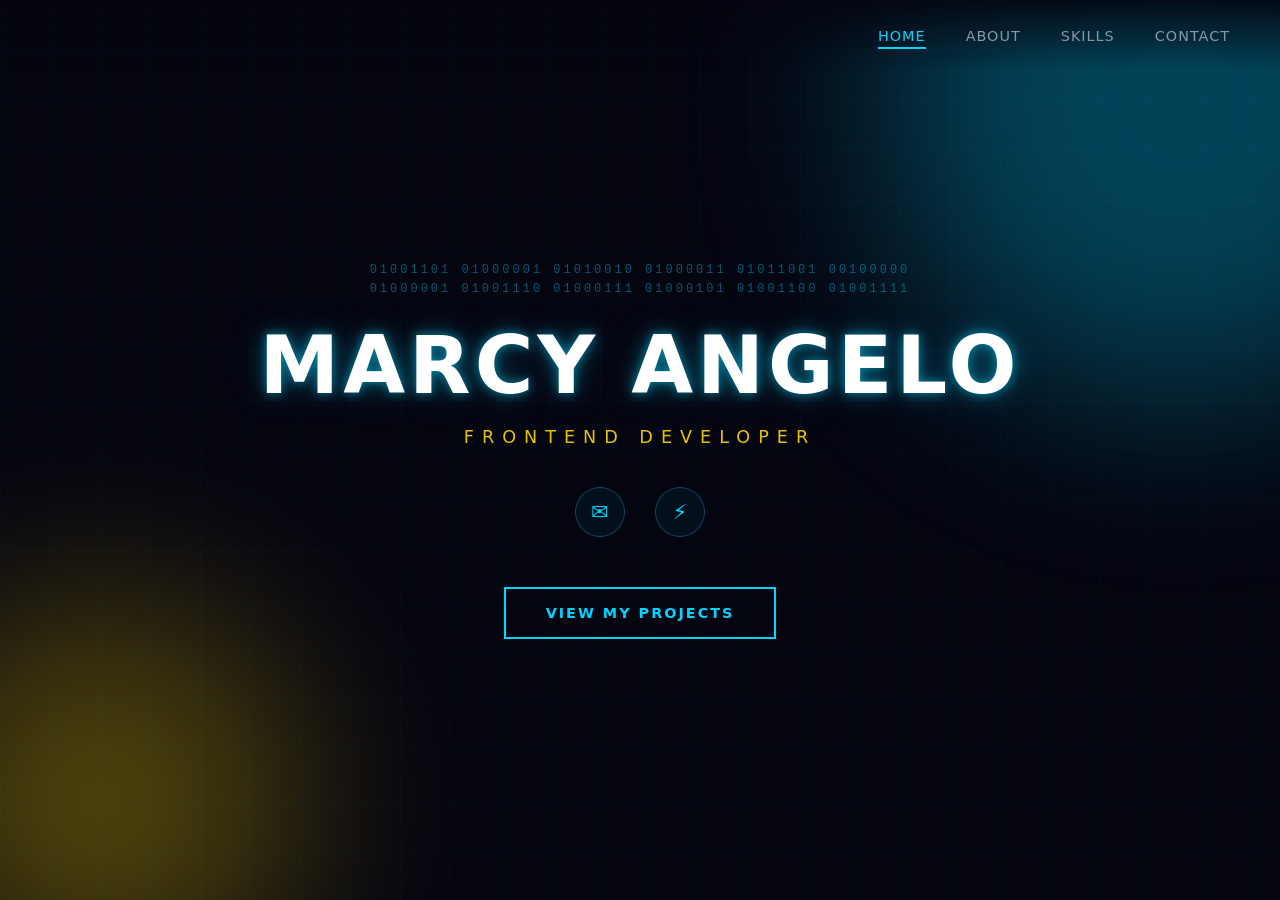
==== index.html @ dca9360b "Update index.html" ====
<!DOCTYPE html>
<html lang="en">
<head>
    <meta charset="UTF-8">
    <meta name="viewport" content="width=device-width, initial-scale=1.0">
    <title>Marcy Angelo | Frontend Developer</title>
    <style>
        * {
            margin: 0;
            padding: 0;
            box-sizing: border-box;
        }

        :root {
            --neon-cyan: #00d4ff;
            --neon-gold: #ffd700;
            --dark-bg: #050510;
            --text-primary: #e0e0e0;
            --text-secondary: #8899a6;
        }

        html, body {
            height: 100%;
            width: 100%;
            font-family: 'Segoe UI', system-ui, -apple-system, sans-serif;
            background: var(--dark-bg);
            color: var(--text-primary);
            overflow: hidden;
        }

        /* Background Animation */
        .bg-animation {
            position: fixed;
            top: 0;
            left: 0;
            width: 100%;
            height: 100%;
            z-index: 0;
            pointer-events: none;
        }

        .gradient-orb {
            position: absolute;
            border-radius: 50%;
            filter: blur(100px);
            opacity: 0.3;
            animation: float 20s ease-in-out infinite;
        }

        .orb-1 {
            width: 600px;
            height: 600px;
            background: var(--neon-cyan);
            top: -200px;
            right: -200px;
        }

        .orb-2 {
            width: 400px;
            height: 400px;
            background: var(--neon-gold);
            bottom: -100px;
            left: -100px;
            animation-delay: -10s;
        }

        @keyframes float {
            0%, 100% { transform: translate(0, 0) scale(1); }
            50% { transform: translate(30px, -30px) scale(1.1); }
        }

        .grid-overlay {
            position: absolute;
            width: 100%;
            height: 100%;
            background-image: 
                linear-gradient(rgba(0, 212, 255, 0.03) 1px, transparent 1px),
                linear-gradient(90deg, rgba(0, 212, 255, 0.03) 1px, transparent 1px);
            background-size: 50px 50px;
        }

        /* Navigation */
        .navbar {
            position: fixed;
            top: 0;
            left: 0;
            width: 100%;
            height: 70px;
            display: flex;
            align-items: center;
            justify-content: flex-end;
            padding: 0 50px;
            z-index: 1000;
            background: linear-gradient(to bottom, rgba(5, 5, 16, 0.9), transparent);
        }

        .nav-links {
            display: flex;
            gap: 40px;
            list-style: none;
        }

        .nav-links a {
            color: var(--text-secondary);
            text-decoration: none;
            font-size: 0.9rem;
            font-weight: 500;
            letter-spacing: 1px;
            text-transform: uppercase;
            transition: all 0.3s ease;
            position: relative;
            padding: 5px 0;
        }

        .nav-links a:hover,
        .nav-links a.active {
            color: var(--neon-cyan);
        }

        .nav-links a::after {
            content: '';
            position: absolute;
            bottom: 0;
            left: 0;
            width: 0;
            height: 2px;
            background: var(--neon-cyan);
            transition: width 0.3s ease;
        }

        .nav-links a:hover::after,
        .nav-links a.active::after {
            width: 100%;
        }

        /* Main Content */
        .main-content {
            position: relative;
            z-index: 10;
            height: 100vh;
            display: flex;
            flex-direction: column;
            align-items: center;
            justify-content: center;
            padding: 0 20px;
        }

        /* Binary Text Above Name */
        .binary-text {
            font-family: 'Courier New', monospace;
            font-size: 0.75rem;
            color: var(--neon-cyan);
            opacity: 0.4;
            letter-spacing: 3px;
            margin-bottom: 20px;
            animation: binaryPulse 3s ease-in-out infinite;
            text-align: center;
            max-width: 600px;
            line-height: 1.6;
        }

        @keyframes binaryPulse {
            0%, 100% { opacity: 0.3; }
            50% { opacity: 0.6; }
        }

        /* Name Styling with Glow */
        .name-container {
            text-align: center;
            margin-bottom: 15px;
        }

        .main-name {
            font-size: clamp(2.5rem, 8vw, 5rem);
            font-weight: 700;
            letter-spacing: 4px;
            text-transform: uppercase;
            color: #fff;
            text-shadow: 
                0 0 10px rgba(0, 212, 255, 0.5),
                0 0 20px rgba(0, 212, 255, 0.3),
                0 0 40px rgba(0, 212, 255, 0.2);
            animation: nameGlow 4s ease-in-out infinite;
        }

        @keyframes nameGlow {
            0%, 100% { 
                text-shadow: 
                    0 0 10px rgba(0, 212, 255, 0.5),
                    0 0 20px rgba(0, 212, 255, 0.3),
                    0 0 40px rgba(0, 212, 255, 0.2);
            }
            50% { 
                text-shadow: 
                    0 0 20px rgba(0, 212, 255, 0.8),
                    0 0 40px rgba(0, 212, 255, 0.5),
                    0 0 60px rgba(0, 212, 255, 0.3);
            }
        }

        /* Title */
        .title {
            font-size: 1.1rem;
            font-weight: 400;
            letter-spacing: 8px;
            text-transform: uppercase;
            color: var(--neon-gold);
            margin-bottom: 40px;
            opacity: 0.9;
        }

        /* Contact Icons */
        .contact-icons {
            display: flex;
            gap: 30px;
            margin-bottom: 50px;
        }

        .icon-link {
            width: 50px;
            height: 50px;
            border: 1px solid rgba(0, 212, 255, 0.3);
            border-radius: 50%;
            display: flex;
            align-items: center;
            justify-content: center;
            color: var(--neon-cyan);
            font-size: 1.3rem;
            text-decoration: none;
            transition: all 0.3s ease;
            background: rgba(0, 212, 255, 0.05);
        }

        .icon-link:hover {
            background: var(--neon-cyan);
            color: var(--dark-bg);
            transform: translateY(-3px);
            box-shadow: 0 10px 30px rgba(0, 212, 255, 0.3);
        }

        /* View Projects Button */
        .projects-btn {
            padding: 16px 40px;
            border: 2px solid var(--neon-cyan);
            background: transparent;
            color: var(--neon-cyan);
            font-size: 0.9rem;
            font-weight: 600;
            letter-spacing: 2px;
            text-transform: uppercase;
            cursor: pointer;
            transition: all 0.3s ease;
            text-decoration: none;
            display: inline-block;
            position: relative;
            overflow: hidden;
        }

        .projects-btn::before {
            content: '';
            position: absolute;
            top: 0;
            left: -100%;
            width: 100%;
            height: 100%;
            background: var(--neon-cyan);
            transition: left 0.3s ease;
            z-index: -1;
        }

        .projects-btn:hover::before {
            left: 0;
        }

        .projects-btn:hover {
            color: var(--dark-bg);
            box-shadow: 0 0 30px rgba(0, 212, 255, 0.4);
        }

        /* Mobile Responsive */
        @media (max-width: 768px) {
            .navbar {
                justify-content: center;
                padding: 0 20px;
            }

            .nav-links {
                gap: 25px;
            }

            .nav-links a {
                font-size: 0.8rem;
            }

            .binary-text {
                font-size: 0.6rem;
                letter-spacing: 2px;
            }

            .title {
                letter-spacing: 4px;
                font-size: 0.9rem;
            }

            .contact-icons {
                gap: 20px;
            }

            .icon-link {
                width: 45px;
                height: 45px;
                font-size: 1.1rem;
            }
        }
    </style>
</head>
<body>
    <!-- Background -->
    <div class="bg-animation">
        <div class="gradient-orb orb-1"></div>
        <div class="gradient-orb orb-2"></div>
        <div class="grid-overlay"></div>
    </div>

    <!-- Navigation -->
    <nav class="navbar">
        <ul class="nav-links">
            <li><a href="index.html" class="active">Home</a></li>
            <li><a href="about.html">About</a></li>
            <li><a href="skills.html">Skills</a></li>
            <li><a href="contact.html">Contact</a></li>
        </ul>
    </nav>

    <!-- Main Content -->
    <main class="main-content">
        <!-- Binary Text -->
        <div class="binary-text" id="binaryText">
            01001101 01000001 01010010 01000011 01011001 00100000 01000001 01001110 01000111 01000101 01001100 01001111
        </div>

        <!-- Name -->
        <div class="name-container">
            <h1 class="main-name">Marcy Angelo</h1>
        </div>

        <!-- Title -->
        <p class="title">Frontend Developer</p>

        <!-- Contact Icons -->
        <div class="contact-icons">
            <a href="mailto:mmamvillegas@tip.edu.ph" class="icon-link" title="Email">✉</a>
            <a href="https://github.com/marcygelo1/portfolio" target="_blank" class="icon-link" title="GitHub">⚡</a>
        </div>

        <!-- View Projects Button -->
        <a href="about.html" class="projects-btn">View My Projects</a>
    </main>

    <script>
        // Random binary animation
        const binaryText = document.getElementById('binaryText');
        const originalBinary = binaryText.textContent;
        
        setInterval(() => {
            let newBinary = '';
            for (let i = 0; i < originalBinary.length; i++) {
                if (originalBinary[i] === ' ') {
                    newBinary += ' ';
                } else if (Math.random() > 0.9) {
                    newBinary += Math.random() > 0.5 ? '0' : '1';
                } else {
                    newBinary += originalBinary[i];
                }
            }
            binaryText.textContent = newBinary;
            
            // Reset after brief moment
            setTimeout(() => {
                binaryText.textContent = originalBinary;
            }, 100);
        }, 3000);
    </script>
</body>
</html>
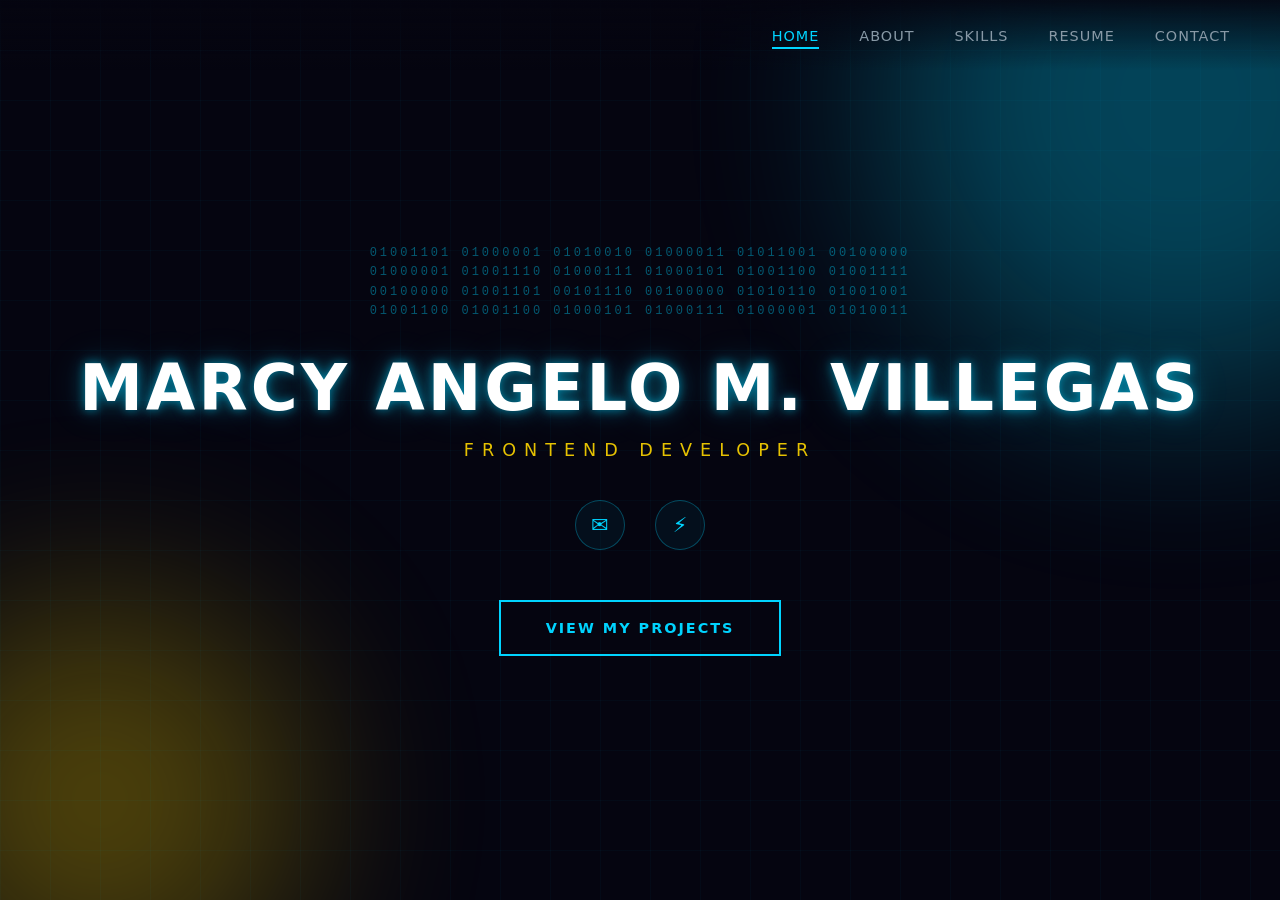
==== commit c354d51a: "Update index.html" ====
--- a/index.html
+++ b/index.html
@@ -3,7 +3,7 @@
 <head>
     <meta charset="UTF-8">
     <meta name="viewport" content="width=device-width, initial-scale=1.0">
-    <title>Marcy Angelo | Frontend Developer</title>
+    <title>Marcy Angelo M. Villegas | Frontend Developer</title>
     <style>
         * {
             margin: 0;
@@ -28,7 +28,6 @@
             overflow: hidden;
         }
 
-        /* Background Animation */
         .bg-animation {
             position: fixed;
             top: 0;
@@ -79,7 +78,6 @@
             background-size: 50px 50px;
         }
 
-        /* Navigation */
         .navbar {
             position: fixed;
             top: 0;
@@ -133,7 +131,6 @@
             width: 100%;
         }
 
-        /* Main Content */
         .main-content {
             position: relative;
             z-index: 10;
@@ -145,14 +142,13 @@
             padding: 0 20px;
         }
 
-        /* Binary Text Above Name */
         .binary-text {
             font-family: 'Courier New', monospace;
             font-size: 0.75rem;
             color: var(--neon-cyan);
             opacity: 0.4;
             letter-spacing: 3px;
-            margin-bottom: 20px;
+            margin-bottom: 30px;
             animation: binaryPulse 3s ease-in-out infinite;
             text-align: center;
             max-width: 600px;
@@ -164,16 +160,15 @@
             50% { opacity: 0.6; }
         }
 
-        /* Name Styling with Glow */
         .name-container {
             text-align: center;
             margin-bottom: 15px;
         }
 
         .main-name {
-            font-size: clamp(2.5rem, 8vw, 5rem);
+            font-size: clamp(2rem, 6vw, 4rem);
             font-weight: 700;
-            letter-spacing: 4px;
+            letter-spacing: 3px;
             text-transform: uppercase;
             color: #fff;
             text-shadow: 
@@ -198,7 +193,6 @@
             }
         }
 
-        /* Title */
         .title {
             font-size: 1.1rem;
             font-weight: 400;
@@ -209,7 +203,6 @@
             opacity: 0.9;
         }
 
-        /* Contact Icons */
         .contact-icons {
             display: flex;
             gap: 30px;
@@ -238,9 +231,8 @@
             box-shadow: 0 10px 30px rgba(0, 212, 255, 0.3);
         }
 
-        /* View Projects Button */
         .projects-btn {
-            padding: 16px 40px;
+            padding: 18px 45px;
             border: 2px solid var(--neon-cyan);
             background: transparent;
             color: var(--neon-cyan);
@@ -277,7 +269,6 @@
             box-shadow: 0 0 30px rgba(0, 212, 255, 0.4);
         }
 
-        /* Mobile Responsive */
         @media (max-width: 768px) {
             .navbar {
                 justify-content: center;
@@ -285,7 +276,7 @@
             }
 
             .nav-links {
-                gap: 25px;
+                gap: 20px;
             }
 
             .nav-links a {
@@ -295,6 +286,7 @@
             .binary-text {
                 font-size: 0.6rem;
                 letter-spacing: 2px;
+                margin-bottom: 20px;
             }
 
             .title {
@@ -304,61 +296,52 @@
 
             .contact-icons {
                 gap: 20px;
-            }
-
-            .icon-link {
-                width: 45px;
-                height: 45px;
-                font-size: 1.1rem;
+                margin-bottom: 40px;
+            }
+
+            .projects-btn {
+                padding: 16px 35px;
             }
         }
     </style>
 </head>
 <body>
-    <!-- Background -->
     <div class="bg-animation">
         <div class="gradient-orb orb-1"></div>
         <div class="gradient-orb orb-2"></div>
         <div class="grid-overlay"></div>
     </div>
 
-    <!-- Navigation -->
     <nav class="navbar">
         <ul class="nav-links">
             <li><a href="index.html" class="active">Home</a></li>
             <li><a href="about.html">About</a></li>
             <li><a href="skills.html">Skills</a></li>
+            <li><a href="resume.html">Resume</a></li>
             <li><a href="contact.html">Contact</a></li>
         </ul>
     </nav>
 
-    <!-- Main Content -->
     <main class="main-content">
-        <!-- Binary Text -->
         <div class="binary-text" id="binaryText">
-            01001101 01000001 01010010 01000011 01011001 00100000 01000001 01001110 01000111 01000101 01001100 01001111
+            01001101 01000001 01010010 01000011 01011001 00100000 01000001 01001110 01000111 01000101 01001100 01001111 00100000 01001101 00101110 00100000 01010110 01001001 01001100 01001100 01000101 01000111 01000001 01010011
         </div>
 
-        <!-- Name -->
         <div class="name-container">
-            <h1 class="main-name">Marcy Angelo</h1>
+            <h1 class="main-name">Marcy Angelo M. Villegas</h1>
         </div>
 
-        <!-- Title -->
         <p class="title">Frontend Developer</p>
 
-        <!-- Contact Icons -->
         <div class="contact-icons">
             <a href="mailto:mmamvillegas@tip.edu.ph" class="icon-link" title="Email">✉</a>
             <a href="https://github.com/marcygelo1/portfolio" target="_blank" class="icon-link" title="GitHub">⚡</a>
         </div>
 
-        <!-- View Projects Button -->
         <a href="about.html" class="projects-btn">View My Projects</a>
     </main>
 
     <script>
-        // Random binary animation
         const binaryText = document.getElementById('binaryText');
         const originalBinary = binaryText.textContent;
         
@@ -375,7 +358,6 @@
             }
             binaryText.textContent = newBinary;
             
-            // Reset after brief moment
             setTimeout(() => {
                 binaryText.textContent = originalBinary;
             }, 100);
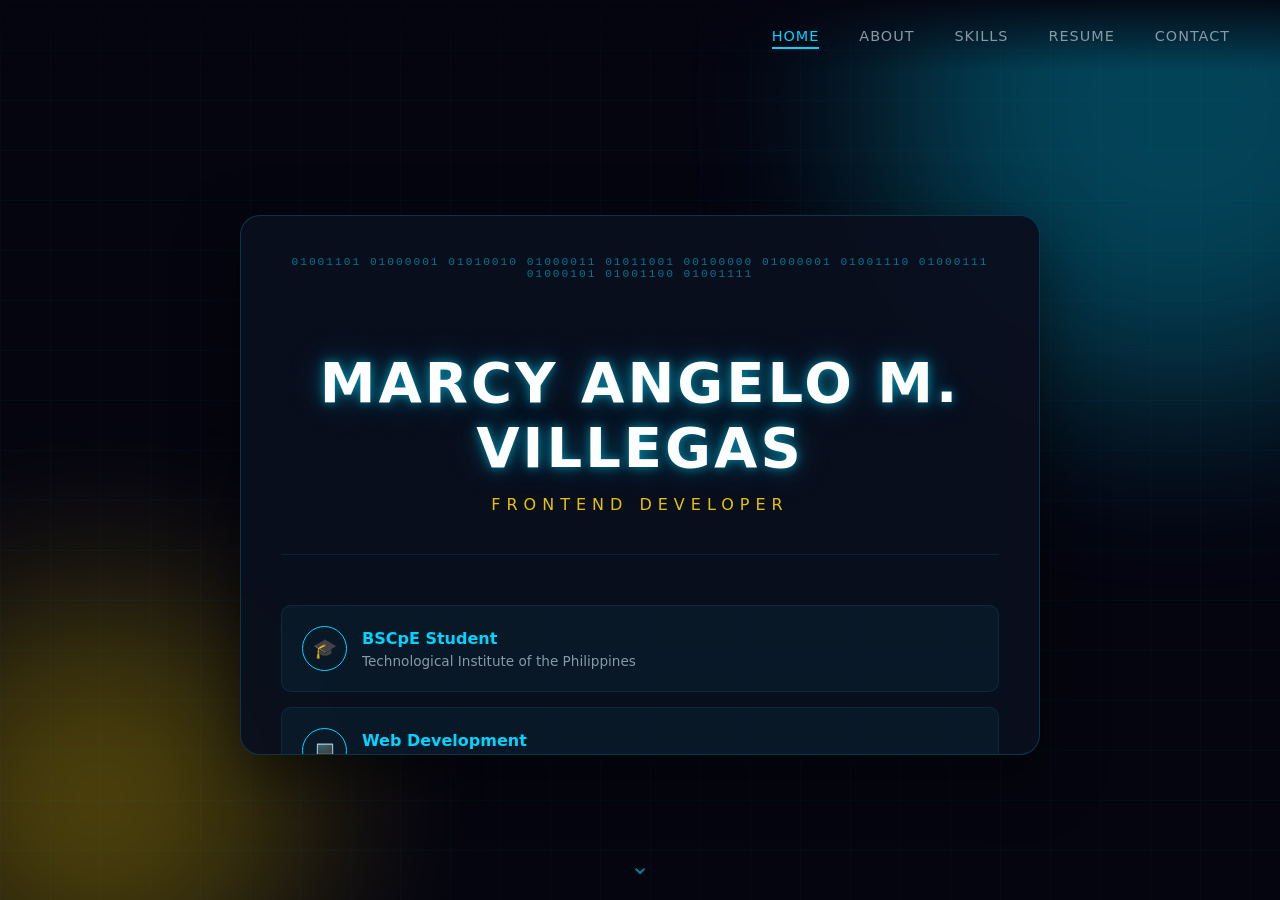
==== commit 68decb16: "Update index.html" ====
--- a/index.html
+++ b/index.html
@@ -15,6 +15,7 @@
             --neon-cyan: #00d4ff;
             --neon-gold: #ffd700;
             --dark-bg: #050510;
+            --panel-bg: rgba(10, 15, 30, 0.95);
             --text-primary: #e0e0e0;
             --text-secondary: #8899a6;
         }
@@ -28,6 +29,7 @@
             overflow: hidden;
         }
 
+        /* Background Animation */
         .bg-animation {
             position: fixed;
             top: 0;
@@ -78,6 +80,7 @@
             background-size: 50px 50px;
         }
 
+        /* Navigation */
         .navbar {
             position: fixed;
             top: 0;
@@ -90,6 +93,12 @@
             padding: 0 50px;
             z-index: 1000;
             background: linear-gradient(to bottom, rgba(5, 5, 16, 0.9), transparent);
+            animation: slideDown 0.6s ease;
+        }
+
+        @keyframes slideDown {
+            from { transform: translateY(-100%); opacity: 0; }
+            to { transform: translateY(0); opacity: 1; }
         }
 
         .nav-links {
@@ -131,6 +140,7 @@
             width: 100%;
         }
 
+        /* Main Content - Scrollable Name Section */
         .main-content {
             position: relative;
             z-index: 10;
@@ -139,34 +149,67 @@
             flex-direction: column;
             align-items: center;
             justify-content: center;
-            padding: 0 20px;
+            padding: 90px 20px 20px;
+        }
+
+        /* Scrollable Name Container */
+        .scrollable-name-container {
+            width: 100%;
+            max-width: 800px;
+            height: 60vh;
+            background: var(--panel-bg);
+            border: 1px solid rgba(0, 212, 255, 0.2);
+            border-radius: 20px;
+            overflow-y: auto;
+            padding: 40px;
+            animation: fadeInUp 0.8s ease;
+            box-shadow: 0 20px 60px rgba(0, 0, 0, 0.5);
+        }
+
+        .scrollable-name-container::-webkit-scrollbar {
+            width: 6px;
+        }
+
+        .scrollable-name-container::-webkit-scrollbar-track {
+            background: rgba(0, 212, 255, 0.05);
+            border-radius: 3px;
+        }
+
+        .scrollable-name-container::-webkit-scrollbar-thumb {
+            background: var(--neon-cyan);
+            border-radius: 3px;
+        }
+
+        @keyframes fadeInUp {
+            from { transform: translateY(30px); opacity: 0; }
+            to { transform: translateY(0); opacity: 1; }
         }
 
         .binary-text {
             font-family: 'Courier New', monospace;
-            font-size: 0.75rem;
-            color: var(--neon-cyan);
-            opacity: 0.4;
-            letter-spacing: 3px;
+            font-size: 0.7rem;
+            color: var(--neon-cyan);
+            opacity: 0.5;
+            letter-spacing: 2px;
             margin-bottom: 30px;
+            text-align: center;
             animation: binaryPulse 3s ease-in-out infinite;
+        }
+
+        @keyframes binaryPulse {
+            0%, 100% { opacity: 0.4; }
+            50% { opacity: 0.7; }
+        }
+
+        .name-section {
             text-align: center;
-            max-width: 600px;
-            line-height: 1.6;
-        }
-
-        @keyframes binaryPulse {
-            0%, 100% { opacity: 0.3; }
-            50% { opacity: 0.6; }
-        }
-
-        .name-container {
-            text-align: center;
-            margin-bottom: 15px;
+            padding: 40px 0;
+            border-bottom: 1px solid rgba(0, 212, 255, 0.1);
+            margin-bottom: 30px;
         }
 
         .main-name {
-            font-size: clamp(2rem, 6vw, 4rem);
+            font-size: clamp(2rem, 5vw, 3.5rem);
             font-weight: 700;
             letter-spacing: 3px;
             text-transform: uppercase;
@@ -176,6 +219,7 @@
                 0 0 20px rgba(0, 212, 255, 0.3),
                 0 0 40px rgba(0, 212, 255, 0.2);
             animation: nameGlow 4s ease-in-out infinite;
+            margin-bottom: 15px;
         }
 
         @keyframes nameGlow {
@@ -194,31 +238,102 @@
         }
 
         .title {
-            font-size: 1.1rem;
+            font-size: 1rem;
             font-weight: 400;
-            letter-spacing: 8px;
+            letter-spacing: 6px;
             text-transform: uppercase;
             color: var(--neon-gold);
-            margin-bottom: 40px;
             opacity: 0.9;
         }
 
+        /* Additional Content in Scrollable Area */
+        .preview-content {
+            padding: 20px 0;
+        }
+
+        .preview-item {
+            display: flex;
+            align-items: center;
+            gap: 15px;
+            padding: 20px;
+            margin-bottom: 15px;
+            background: rgba(0, 212, 255, 0.05);
+            border: 1px solid rgba(0, 212, 255, 0.1);
+            border-radius: 10px;
+            transition: all 0.3s ease;
+            animation: slideInLeft 0.6s ease;
+            animation-fill-mode: both;
+        }
+
+        .preview-item:nth-child(1) { animation-delay: 0.1s; }
+        .preview-item:nth-child(2) { animation-delay: 0.2s; }
+        .preview-item:nth-child(3) { animation-delay: 0.3s; }
+
+        @keyframes slideInLeft {
+            from { transform: translateX(-20px); opacity: 0; }
+            to { transform: translateX(0); opacity: 1; }
+        }
+
+        .preview-item:hover {
+            background: rgba(0, 212, 255, 0.1);
+            border-color: rgba(0, 212, 255, 0.3);
+            transform: translateX(5px);
+        }
+
+        .preview-icon {
+            width: 45px;
+            height: 45px;
+            border: 1px solid var(--neon-cyan);
+            border-radius: 50%;
+            display: flex;
+            align-items: center;
+            justify-content: center;
+            color: var(--neon-cyan);
+            font-size: 1.2rem;
+            flex-shrink: 0;
+        }
+
+        .preview-text h3 {
+            color: var(--neon-cyan);
+            font-size: 1rem;
+            margin-bottom: 5px;
+        }
+
+        .preview-text p {
+            color: var(--text-secondary);
+            font-size: 0.85rem;
+        }
+
+        /* Bottom Actions */
+        .bottom-actions {
+            margin-top: 30px;
+            display: flex;
+            flex-direction: column;
+            align-items: center;
+            gap: 25px;
+            animation: fadeIn 1s ease 0.5s both;
+        }
+
+        @keyframes fadeIn {
+            from { opacity: 0; }
+            to { opacity: 1; }
+        }
+
         .contact-icons {
             display: flex;
-            gap: 30px;
-            margin-bottom: 50px;
+            gap: 20px;
         }
 
         .icon-link {
-            width: 50px;
-            height: 50px;
+            width: 45px;
+            height: 45px;
             border: 1px solid rgba(0, 212, 255, 0.3);
             border-radius: 50%;
             display: flex;
             align-items: center;
             justify-content: center;
             color: var(--neon-cyan);
-            font-size: 1.3rem;
+            font-size: 1.1rem;
             text-decoration: none;
             transition: all 0.3s ease;
             background: rgba(0, 212, 255, 0.05);
@@ -227,12 +342,12 @@
         .icon-link:hover {
             background: var(--neon-cyan);
             color: var(--dark-bg);
-            transform: translateY(-3px);
-            box-shadow: 0 10px 30px rgba(0, 212, 255, 0.3);
+            transform: translateY(-3px) scale(1.1);
+            box-shadow: 0 10px 25px rgba(0, 212, 255, 0.3);
         }
 
         .projects-btn {
-            padding: 18px 45px;
+            padding: 16px 40px;
             border: 2px solid var(--neon-cyan);
             background: transparent;
             color: var(--neon-cyan);
@@ -243,9 +358,12 @@
             cursor: pointer;
             transition: all 0.3s ease;
             text-decoration: none;
-            display: inline-block;
+            display: inline-flex;
+            align-items: center;
+            gap: 10px;
             position: relative;
             overflow: hidden;
+            border-radius: 8px;
         }
 
         .projects-btn::before {
@@ -267,6 +385,24 @@
         .projects-btn:hover {
             color: var(--dark-bg);
             box-shadow: 0 0 30px rgba(0, 212, 255, 0.4);
+            transform: translateY(-2px);
+        }
+
+        .scroll-indicator {
+            position: absolute;
+            bottom: 20px;
+            left: 50%;
+            transform: translateX(-50%);
+            color: var(--neon-cyan);
+            font-size: 1.5rem;
+            animation: bounce 2s infinite;
+            opacity: 0.6;
+        }
+
+        @keyframes bounce {
+            0%, 20%, 50%, 80%, 100% { transform: translateX(-50%) translateY(0); }
+            40% { transform: translateX(-50%) translateY(-10px); }
+            60% { transform: translateX(-50%) translateY(-5px); }
         }
 
         @media (max-width: 768px) {
@@ -283,24 +419,28 @@
                 font-size: 0.8rem;
             }
 
-            .binary-text {
-                font-size: 0.6rem;
-                letter-spacing: 2px;
-                margin-bottom: 20px;
+            .scrollable-name-container {
+                height: 55vh;
+                padding: 25px;
+            }
+
+            .main-name {
+                font-size: 1.8rem;
             }
 
             .title {
+                font-size: 0.85rem;
                 letter-spacing: 4px;
-                font-size: 0.9rem;
-            }
-
-            .contact-icons {
-                gap: 20px;
-                margin-bottom: 40px;
-            }
-
-            .projects-btn {
-                padding: 16px 35px;
+            }
+
+            .preview-item {
+                padding: 15px;
+            }
+
+            .preview-icon {
+                width: 40px;
+                height: 40px;
+                font-size: 1rem;
             }
         }
     </style>
@@ -323,22 +463,53 @@
     </nav>
 
     <main class="main-content">
-        <div class="binary-text" id="binaryText">
-            01001101 01000001 01010010 01000011 01011001 00100000 01000001 01001110 01000111 01000101 01001100 01001111 00100000 01001101 00101110 00100000 01010110 01001001 01001100 01001100 01000101 01000111 01000001 01010011
+        <!-- Scrollable Container -->
+        <div class="scrollable-name-container">
+            <div class="binary-text" id="binaryText">
+                01001101 01000001 01010010 01000011 01011001 00100000 01000001 01001110 01000111 01000101 01001100 01001111
+            </div>
+
+            <div class="name-section">
+                <h1 class="main-name">Marcy Angelo M. Villegas</h1>
+                <p class="title">Frontend Developer</p>
+            </div>
+
+            <div class="preview-content">
+                <div class="preview-item">
+                    <div class="preview-icon">🎓</div>
+                    <div class="preview-text">
+                        <h3>BSCpE Student</h3>
+                        <p>Technological Institute of the Philippines</p>
+                    </div>
+                </div>
+                <div class="preview-item">
+                    <div class="preview-icon">💻</div>
+                    <div class="preview-text">
+                        <h3>Web Development</h3>
+                        <p>HTML, CSS, JavaScript Specialist</p>
+                    </div>
+                </div>
+                <div class="preview-item">
+                    <div class="preview-icon">🔒</div>
+                    <div class="preview-text">
+                        <h3>Certified</h3>
+                        <p>Computer Networks & Cybersecurity</p>
+                    </div>
+                </div>
+            </div>
+
+            <div class="bottom-actions">
+                <div class="contact-icons">
+                    <a href="mailto:mmamvillegas@tip.edu.ph" class="icon-link" title="Email">✉</a>
+                    <a href="https://github.com/marcygelo1/portfolio" target="_blank" class="icon-link" title="GitHub">⚡</a>
+                </div>
+                <a href="about.html" class="projects-btn">
+                    View My Projects →
+                </a>
+            </div>
         </div>
 
-        <div class="name-container">
-            <h1 class="main-name">Marcy Angelo M. Villegas</h1>
-        </div>
-
-        <p class="title">Frontend Developer</p>
-
-        <div class="contact-icons">
-            <a href="mailto:mmamvillegas@tip.edu.ph" class="icon-link" title="Email">✉</a>
-            <a href="https://github.com/marcygelo1/portfolio" target="_blank" class="icon-link" title="GitHub">⚡</a>
-        </div>
-
-        <a href="about.html" class="projects-btn">View My Projects</a>
+        <div class="scroll-indicator">⌄</div>
     </main>
 
     <script>
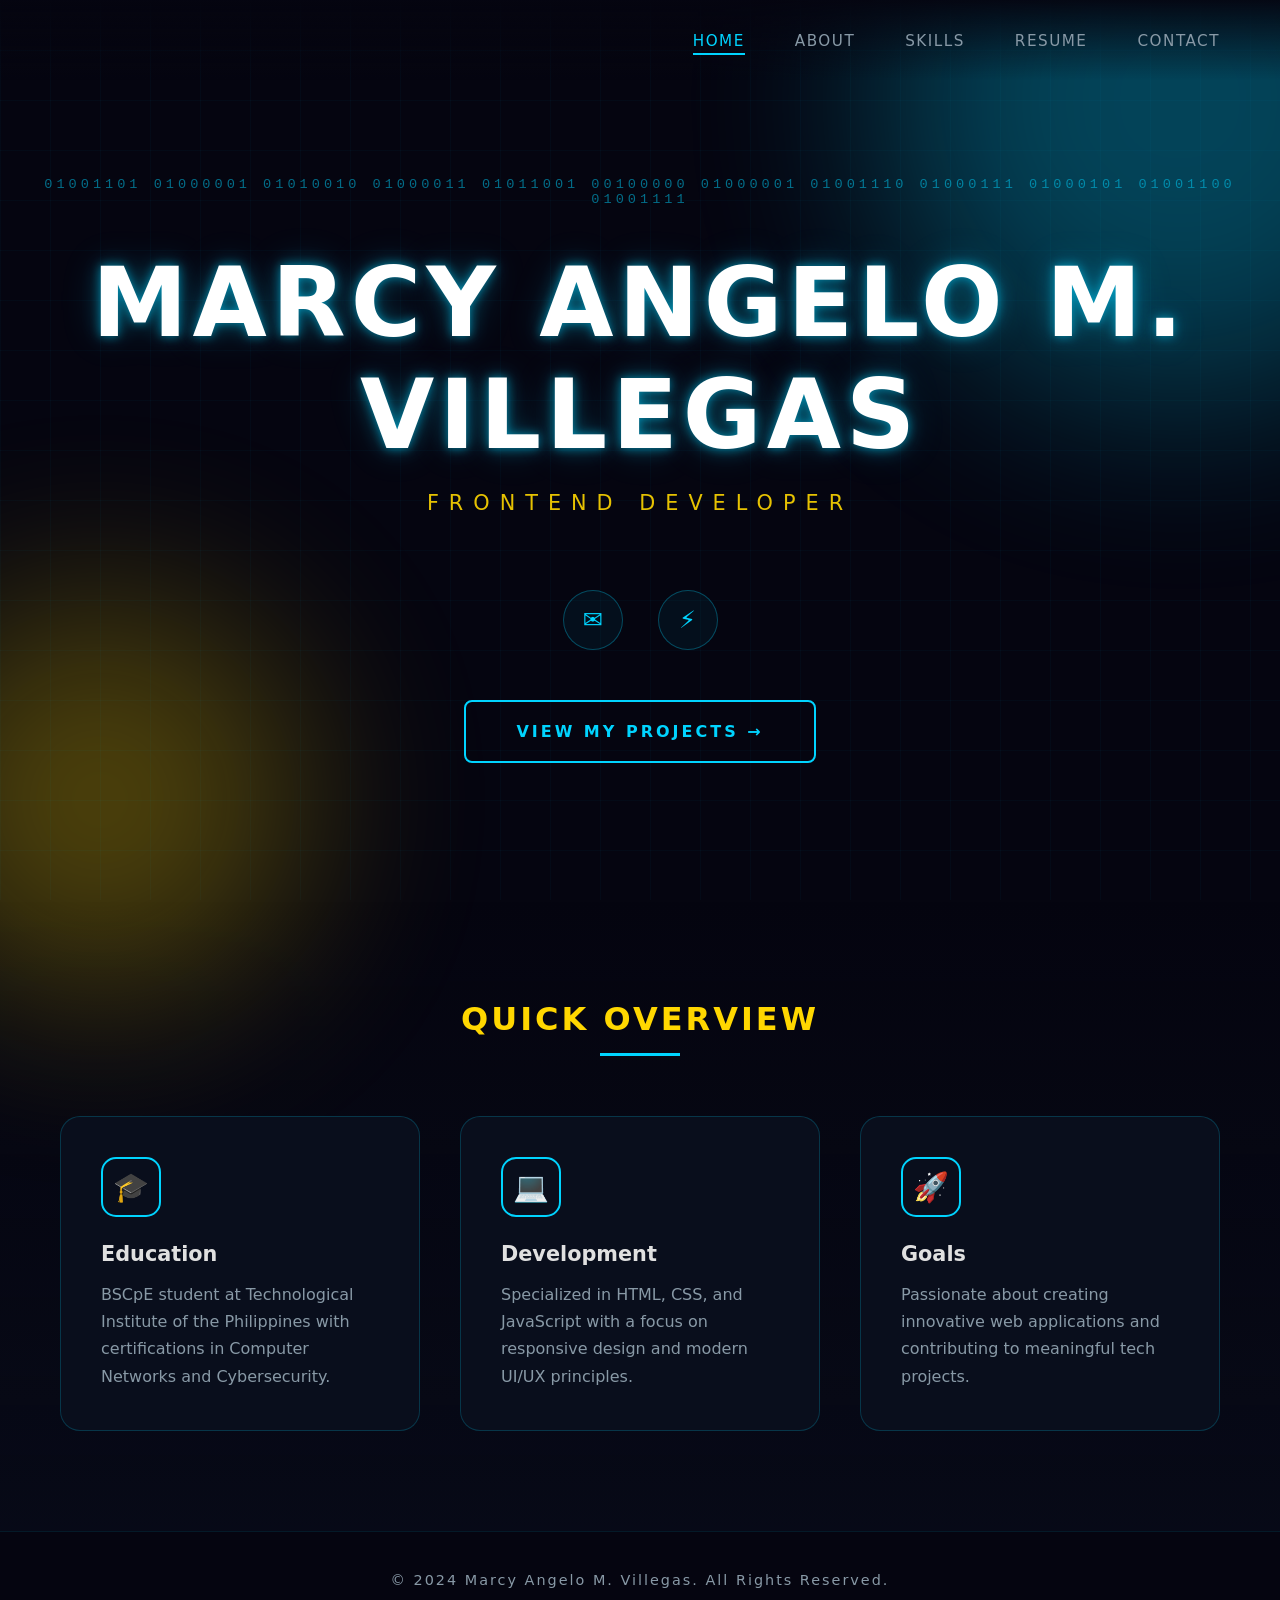
==== commit c59a2817: "Update index.html" ====
--- a/index.html
+++ b/index.html
@@ -20,22 +20,45 @@
             --text-secondary: #8899a6;
         }
 
-        html, body {
-            height: 100%;
+        html {
+            scroll-behavior: smooth;
+        }
+
+        body {
+            min-height: 100vh;
             width: 100%;
             font-family: 'Segoe UI', system-ui, -apple-system, sans-serif;
             background: var(--dark-bg);
             color: var(--text-primary);
-            overflow: hidden;
-        }
-
-        /* Background Animation */
+            overflow-x: hidden;
+            overflow-y: auto;
+        }
+
+        /* Custom Scrollbar */
+        ::-webkit-scrollbar {
+            width: 8px;
+        }
+
+        ::-webkit-scrollbar-track {
+            background: rgba(0, 212, 255, 0.05);
+        }
+
+        ::-webkit-scrollbar-thumb {
+            background: var(--neon-cyan);
+            border-radius: 4px;
+        }
+
+        ::-webkit-scrollbar-thumb:hover {
+            background: var(--neon-gold);
+        }
+
+        /* Background */
         .bg-animation {
             position: fixed;
             top: 0;
             left: 0;
             width: 100%;
-            height: 100%;
+            height: 100vh;
             z-index: 0;
             pointer-events: none;
         }
@@ -86,13 +109,13 @@
             top: 0;
             left: 0;
             width: 100%;
-            height: 70px;
+            height: 80px;
             display: flex;
             align-items: center;
             justify-content: flex-end;
-            padding: 0 50px;
+            padding: 0 60px;
             z-index: 1000;
-            background: linear-gradient(to bottom, rgba(5, 5, 16, 0.9), transparent);
+            background: linear-gradient(to bottom, rgba(5, 5, 16, 0.95), transparent);
             animation: slideDown 0.6s ease;
         }
 
@@ -103,16 +126,16 @@
 
         .nav-links {
             display: flex;
-            gap: 40px;
+            gap: 50px;
             list-style: none;
         }
 
         .nav-links a {
             color: var(--text-secondary);
             text-decoration: none;
-            font-size: 0.9rem;
+            font-size: 0.95rem;
             font-weight: 500;
-            letter-spacing: 1px;
+            letter-spacing: 1.5px;
             text-transform: uppercase;
             transition: all 0.3s ease;
             position: relative;
@@ -140,60 +163,28 @@
             width: 100%;
         }
 
-        /* Main Content - Scrollable Name Section */
-        .main-content {
+        /* Hero Section - Full Viewport */
+        .hero-section {
             position: relative;
             z-index: 10;
-            height: 100vh;
+            min-height: 100vh;
+            width: 100%;
             display: flex;
             flex-direction: column;
             align-items: center;
             justify-content: center;
-            padding: 90px 20px 20px;
-        }
-
-        /* Scrollable Name Container */
-        .scrollable-name-container {
-            width: 100%;
-            max-width: 800px;
-            height: 60vh;
-            background: var(--panel-bg);
-            border: 1px solid rgba(0, 212, 255, 0.2);
-            border-radius: 20px;
-            overflow-y: auto;
-            padding: 40px;
-            animation: fadeInUp 0.8s ease;
-            box-shadow: 0 20px 60px rgba(0, 0, 0, 0.5);
-        }
-
-        .scrollable-name-container::-webkit-scrollbar {
-            width: 6px;
-        }
-
-        .scrollable-name-container::-webkit-scrollbar-track {
-            background: rgba(0, 212, 255, 0.05);
-            border-radius: 3px;
-        }
-
-        .scrollable-name-container::-webkit-scrollbar-thumb {
-            background: var(--neon-cyan);
-            border-radius: 3px;
-        }
-
-        @keyframes fadeInUp {
-            from { transform: translateY(30px); opacity: 0; }
-            to { transform: translateY(0); opacity: 1; }
+            padding: 120px 40px 80px;
         }
 
         .binary-text {
             font-family: 'Courier New', monospace;
-            font-size: 0.7rem;
+            font-size: 0.85rem;
             color: var(--neon-cyan);
             opacity: 0.5;
-            letter-spacing: 2px;
-            margin-bottom: 30px;
+            letter-spacing: 4px;
+            margin-bottom: 40px;
+            animation: binaryPulse 3s ease-in-out infinite;
             text-align: center;
-            animation: binaryPulse 3s ease-in-out infinite;
         }
 
         @keyframes binaryPulse {
@@ -201,17 +192,15 @@
             50% { opacity: 0.7; }
         }
 
-        .name-section {
+        .name-container {
             text-align: center;
-            padding: 40px 0;
-            border-bottom: 1px solid rgba(0, 212, 255, 0.1);
-            margin-bottom: 30px;
+            margin-bottom: 25px;
         }
 
         .main-name {
-            font-size: clamp(2rem, 5vw, 3.5rem);
+            font-size: clamp(3rem, 10vw, 6rem);
             font-weight: 700;
-            letter-spacing: 3px;
+            letter-spacing: 5px;
             text-transform: uppercase;
             color: #fff;
             text-shadow: 
@@ -219,7 +208,7 @@
                 0 0 20px rgba(0, 212, 255, 0.3),
                 0 0 40px rgba(0, 212, 255, 0.2);
             animation: nameGlow 4s ease-in-out infinite;
-            margin-bottom: 15px;
+            margin-bottom: 20px;
         }
 
         @keyframes nameGlow {
@@ -238,102 +227,30 @@
         }
 
         .title {
-            font-size: 1rem;
+            font-size: 1.3rem;
             font-weight: 400;
-            letter-spacing: 6px;
+            letter-spacing: 10px;
             text-transform: uppercase;
             color: var(--neon-gold);
             opacity: 0.9;
         }
 
-        /* Additional Content in Scrollable Area */
-        .preview-content {
-            padding: 20px 0;
-        }
-
-        .preview-item {
-            display: flex;
-            align-items: center;
-            gap: 15px;
-            padding: 20px;
-            margin-bottom: 15px;
-            background: rgba(0, 212, 255, 0.05);
-            border: 1px solid rgba(0, 212, 255, 0.1);
-            border-radius: 10px;
-            transition: all 0.3s ease;
-            animation: slideInLeft 0.6s ease;
-            animation-fill-mode: both;
-        }
-
-        .preview-item:nth-child(1) { animation-delay: 0.1s; }
-        .preview-item:nth-child(2) { animation-delay: 0.2s; }
-        .preview-item:nth-child(3) { animation-delay: 0.3s; }
-
-        @keyframes slideInLeft {
-            from { transform: translateX(-20px); opacity: 0; }
-            to { transform: translateX(0); opacity: 1; }
-        }
-
-        .preview-item:hover {
-            background: rgba(0, 212, 255, 0.1);
-            border-color: rgba(0, 212, 255, 0.3);
-            transform: translateX(5px);
-        }
-
-        .preview-icon {
-            width: 45px;
-            height: 45px;
-            border: 1px solid var(--neon-cyan);
-            border-radius: 50%;
-            display: flex;
-            align-items: center;
-            justify-content: center;
-            color: var(--neon-cyan);
-            font-size: 1.2rem;
-            flex-shrink: 0;
-        }
-
-        .preview-text h3 {
-            color: var(--neon-cyan);
-            font-size: 1rem;
-            margin-bottom: 5px;
-        }
-
-        .preview-text p {
-            color: var(--text-secondary);
-            font-size: 0.85rem;
-        }
-
-        /* Bottom Actions */
-        .bottom-actions {
-            margin-top: 30px;
-            display: flex;
-            flex-direction: column;
-            align-items: center;
-            gap: 25px;
-            animation: fadeIn 1s ease 0.5s both;
-        }
-
-        @keyframes fadeIn {
-            from { opacity: 0; }
-            to { opacity: 1; }
-        }
-
         .contact-icons {
             display: flex;
-            gap: 20px;
+            gap: 35px;
+            margin: 50px 0;
         }
 
         .icon-link {
-            width: 45px;
-            height: 45px;
+            width: 60px;
+            height: 60px;
             border: 1px solid rgba(0, 212, 255, 0.3);
             border-radius: 50%;
             display: flex;
             align-items: center;
             justify-content: center;
             color: var(--neon-cyan);
-            font-size: 1.1rem;
+            font-size: 1.5rem;
             text-decoration: none;
             transition: all 0.3s ease;
             background: rgba(0, 212, 255, 0.05);
@@ -342,25 +259,25 @@
         .icon-link:hover {
             background: var(--neon-cyan);
             color: var(--dark-bg);
-            transform: translateY(-3px) scale(1.1);
-            box-shadow: 0 10px 25px rgba(0, 212, 255, 0.3);
+            transform: translateY(-5px) scale(1.1);
+            box-shadow: 0 15px 35px rgba(0, 212, 255, 0.3);
         }
 
         .projects-btn {
-            padding: 16px 40px;
+            padding: 20px 50px;
             border: 2px solid var(--neon-cyan);
             background: transparent;
             color: var(--neon-cyan);
-            font-size: 0.9rem;
+            font-size: 1rem;
             font-weight: 600;
-            letter-spacing: 2px;
+            letter-spacing: 3px;
             text-transform: uppercase;
             cursor: pointer;
             transition: all 0.3s ease;
             text-decoration: none;
             display: inline-flex;
             align-items: center;
-            gap: 10px;
+            gap: 15px;
             position: relative;
             overflow: hidden;
             border-radius: 8px;
@@ -384,63 +301,169 @@
 
         .projects-btn:hover {
             color: var(--dark-bg);
-            box-shadow: 0 0 30px rgba(0, 212, 255, 0.4);
-            transform: translateY(-2px);
-        }
-
-        .scroll-indicator {
-            position: absolute;
-            bottom: 20px;
-            left: 50%;
-            transform: translateX(-50%);
-            color: var(--neon-cyan);
-            font-size: 1.5rem;
-            animation: bounce 2s infinite;
-            opacity: 0.6;
-        }
-
-        @keyframes bounce {
-            0%, 20%, 50%, 80%, 100% { transform: translateX(-50%) translateY(0); }
-            40% { transform: translateX(-50%) translateY(-10px); }
-            60% { transform: translateX(-50%) translateY(-5px); }
+            box-shadow: 0 0 40px rgba(0, 212, 255, 0.4);
+            transform: translateY(-3px);
+        }
+
+        /* Preview Section - Below Fold */
+        .preview-section {
+            position: relative;
+            z-index: 10;
+            width: 100%;
+            padding: 100px 60px;
+            background: linear-gradient(to bottom, transparent, rgba(10, 15, 30, 0.5));
+        }
+
+        .section-header {
+            text-align: center;
+            margin-bottom: 60px;
+        }
+
+        .section-title {
+            font-size: 2rem;
+            color: var(--neon-gold);
+            letter-spacing: 3px;
+            text-transform: uppercase;
+            margin-bottom: 15px;
+        }
+
+        .section-line {
+            width: 80px;
+            height: 3px;
+            background: var(--neon-cyan);
+            margin: 0 auto;
+        }
+
+        .preview-grid {
+            display: grid;
+            grid-template-columns: repeat(auto-fit, minmax(300px, 1fr));
+            gap: 40px;
+            max-width: 1200px;
+            margin: 0 auto;
+        }
+
+        .preview-card {
+            background: var(--panel-bg);
+            border: 1px solid rgba(0, 212, 255, 0.2);
+            border-radius: 20px;
+            padding: 40px;
+            transition: all 0.3s ease;
+            animation: fadeInUp 0.8s ease;
+        }
+
+        .preview-card:nth-child(1) { animation-delay: 0.1s; }
+        .preview-card:nth-child(2) { animation-delay: 0.2s; }
+        .preview-card:nth-child(3) { animation-delay: 0.3s; }
+
+        @keyframes fadeInUp {
+            from { transform: translateY(30px); opacity: 0; }
+            to { transform: translateY(0); opacity: 1; }
+        }
+
+        .preview-card:hover {
+            border-color: var(--neon-cyan);
+            transform: translateY(-10px);
+            box-shadow: 0 25px 50px rgba(0, 212, 255, 0.15);
+        }
+
+        .preview-icon {
+            width: 60px;
+            height: 60px;
+            border: 2px solid var(--neon-cyan);
+            border-radius: 15px;
+            display: flex;
+            align-items: center;
+            justify-content: center;
+            font-size: 1.8rem;
+            margin-bottom: 25px;
+            transition: all 0.3s ease;
+        }
+
+        .preview-card:hover .preview-icon {
+            background: var(--neon-cyan);
+            color: var(--dark-bg);
+            transform: rotate(5deg);
+        }
+
+        .preview-title {
+            font-size: 1.3rem;
+            color: var(--text-primary);
+            margin-bottom: 15px;
+        }
+
+        .preview-desc {
+            color: var(--text-secondary);
+            font-size: 1rem;
+            line-height: 1.7;
+        }
+
+        /* Footer */
+        .footer {
+            position: relative;
+            z-index: 10;
+            width: 100%;
+            padding: 40px;
+            text-align: center;
+            border-top: 1px solid rgba(0, 212, 255, 0.1);
+        }
+
+        .footer-text {
+            color: var(--text-secondary);
+            font-size: 0.9rem;
+            letter-spacing: 2px;
         }
 
         @media (max-width: 768px) {
             .navbar {
                 justify-content: center;
                 padding: 0 20px;
+                height: 70px;
             }
 
             .nav-links {
-                gap: 20px;
+                gap: 25px;
             }
 
             .nav-links a {
                 font-size: 0.8rem;
-            }
-
-            .scrollable-name-container {
-                height: 55vh;
-                padding: 25px;
-            }
-
-            .main-name {
-                font-size: 1.8rem;
+                letter-spacing: 1px;
+            }
+
+            .hero-section {
+                padding: 100px 20px 60px;
+            }
+
+            .binary-text {
+                font-size: 0.65rem;
+                letter-spacing: 2px;
             }
 
             .title {
-                font-size: 0.85rem;
-                letter-spacing: 4px;
-            }
-
-            .preview-item {
-                padding: 15px;
-            }
-
-            .preview-icon {
-                width: 40px;
-                height: 40px;
                 font-size: 1rem;
+                letter-spacing: 5px;
+            }
+
+            .contact-icons {
+                gap: 25px;
+            }
+
+            .icon-link {
+                width: 50px;
+                height: 50px;
+                font-size: 1.2rem;
+            }
+
+            .preview-section {
+                padding: 60px 20px;
+            }
+
+            .preview-grid {
+                grid-template-columns: 1fr;
+                gap: 30px;
+            }
+
+            .preview-card {
+                padding: 30px;
             }
         }
     </style>
@@ -462,55 +485,56 @@
         </ul>
     </nav>
 
-    <main class="main-content">
-        <!-- Scrollable Container -->
-        <div class="scrollable-name-container">
-            <div class="binary-text" id="binaryText">
-                01001101 01000001 01010010 01000011 01011001 00100000 01000001 01001110 01000111 01000101 01001100 01001111
+    <!-- Hero Section - Full Viewport -->
+    <section class="hero-section">
+        <div class="binary-text" id="binaryText">
+            01001101 01000001 01010010 01000011 01011001 00100000 01000001 01001110 01000111 01000101 01001100 01001111
+        </div>
+
+        <div class="name-container">
+            <h1 class="main-name">Marcy Angelo M. Villegas</h1>
+            <p class="title">Frontend Developer</p>
+        </div>
+
+        <div class="contact-icons">
+            <a href="mailto:mmamvillegas@tip.edu.ph" class="icon-link" title="Email">✉</a>
+            <a href="https://github.com/marcygelo1/portfolio" target="_blank" class="icon-link" title="GitHub">⚡</a>
+        </div>
+
+        <a href="about.html" class="projects-btn">
+            View My Projects →
+        </a>
+    </section>
+
+    <!-- Preview Section - Scrollable Content -->
+    <section class="preview-section">
+        <div class="section-header">
+            <h2 class="section-title">Quick Overview</h2>
+            <div class="section-line"></div>
+        </div>
+
+        <div class="preview-grid">
+            <div class="preview-card">
+                <div class="preview-icon">🎓</div>
+                <h3 class="preview-title">Education</h3>
+                <p class="preview-desc">BSCpE student at Technological Institute of the Philippines with certifications in Computer Networks and Cybersecurity.</p>
             </div>
-
-            <div class="name-section">
-                <h1 class="main-name">Marcy Angelo M. Villegas</h1>
-                <p class="title">Frontend Developer</p>
+            <div class="preview-card">
+                <div class="preview-icon">💻</div>
+                <h3 class="preview-title">Development</h3>
+                <p class="preview-desc">Specialized in HTML, CSS, and JavaScript with a focus on responsive design and modern UI/UX principles.</p>
             </div>
-
-            <div class="preview-content">
-                <div class="preview-item">
-                    <div class="preview-icon">🎓</div>
-                    <div class="preview-text">
-                        <h3>BSCpE Student</h3>
-                        <p>Technological Institute of the Philippines</p>
-                    </div>
-                </div>
-                <div class="preview-item">
-                    <div class="preview-icon">💻</div>
-                    <div class="preview-text">
-                        <h3>Web Development</h3>
-                        <p>HTML, CSS, JavaScript Specialist</p>
-                    </div>
-                </div>
-                <div class="preview-item">
-                    <div class="preview-icon">🔒</div>
-                    <div class="preview-text">
-                        <h3>Certified</h3>
-                        <p>Computer Networks & Cybersecurity</p>
-                    </div>
-                </div>
-            </div>
-
-            <div class="bottom-actions">
-                <div class="contact-icons">
-                    <a href="mailto:mmamvillegas@tip.edu.ph" class="icon-link" title="Email">✉</a>
-                    <a href="https://github.com/marcygelo1/portfolio" target="_blank" class="icon-link" title="GitHub">⚡</a>
-                </div>
-                <a href="about.html" class="projects-btn">
-                    View My Projects →
-                </a>
+            <div class="preview-card">
+                <div class="preview-icon">🚀</div>
+                <h3 class="preview-title">Goals</h3>
+                <p class="preview-desc">Passionate about creating innovative web applications and contributing to meaningful tech projects.</p>
             </div>
         </div>
-
-        <div class="scroll-indicator">⌄</div>
-    </main>
+    </section>
+
+    <footer class="footer">
+        <p class="footer-text">© 2024 Marcy Angelo M. Villegas. All Rights Reserved.</p>
+    </footer>
 
     <script>
         const binaryText = document.getElementById('binaryText');
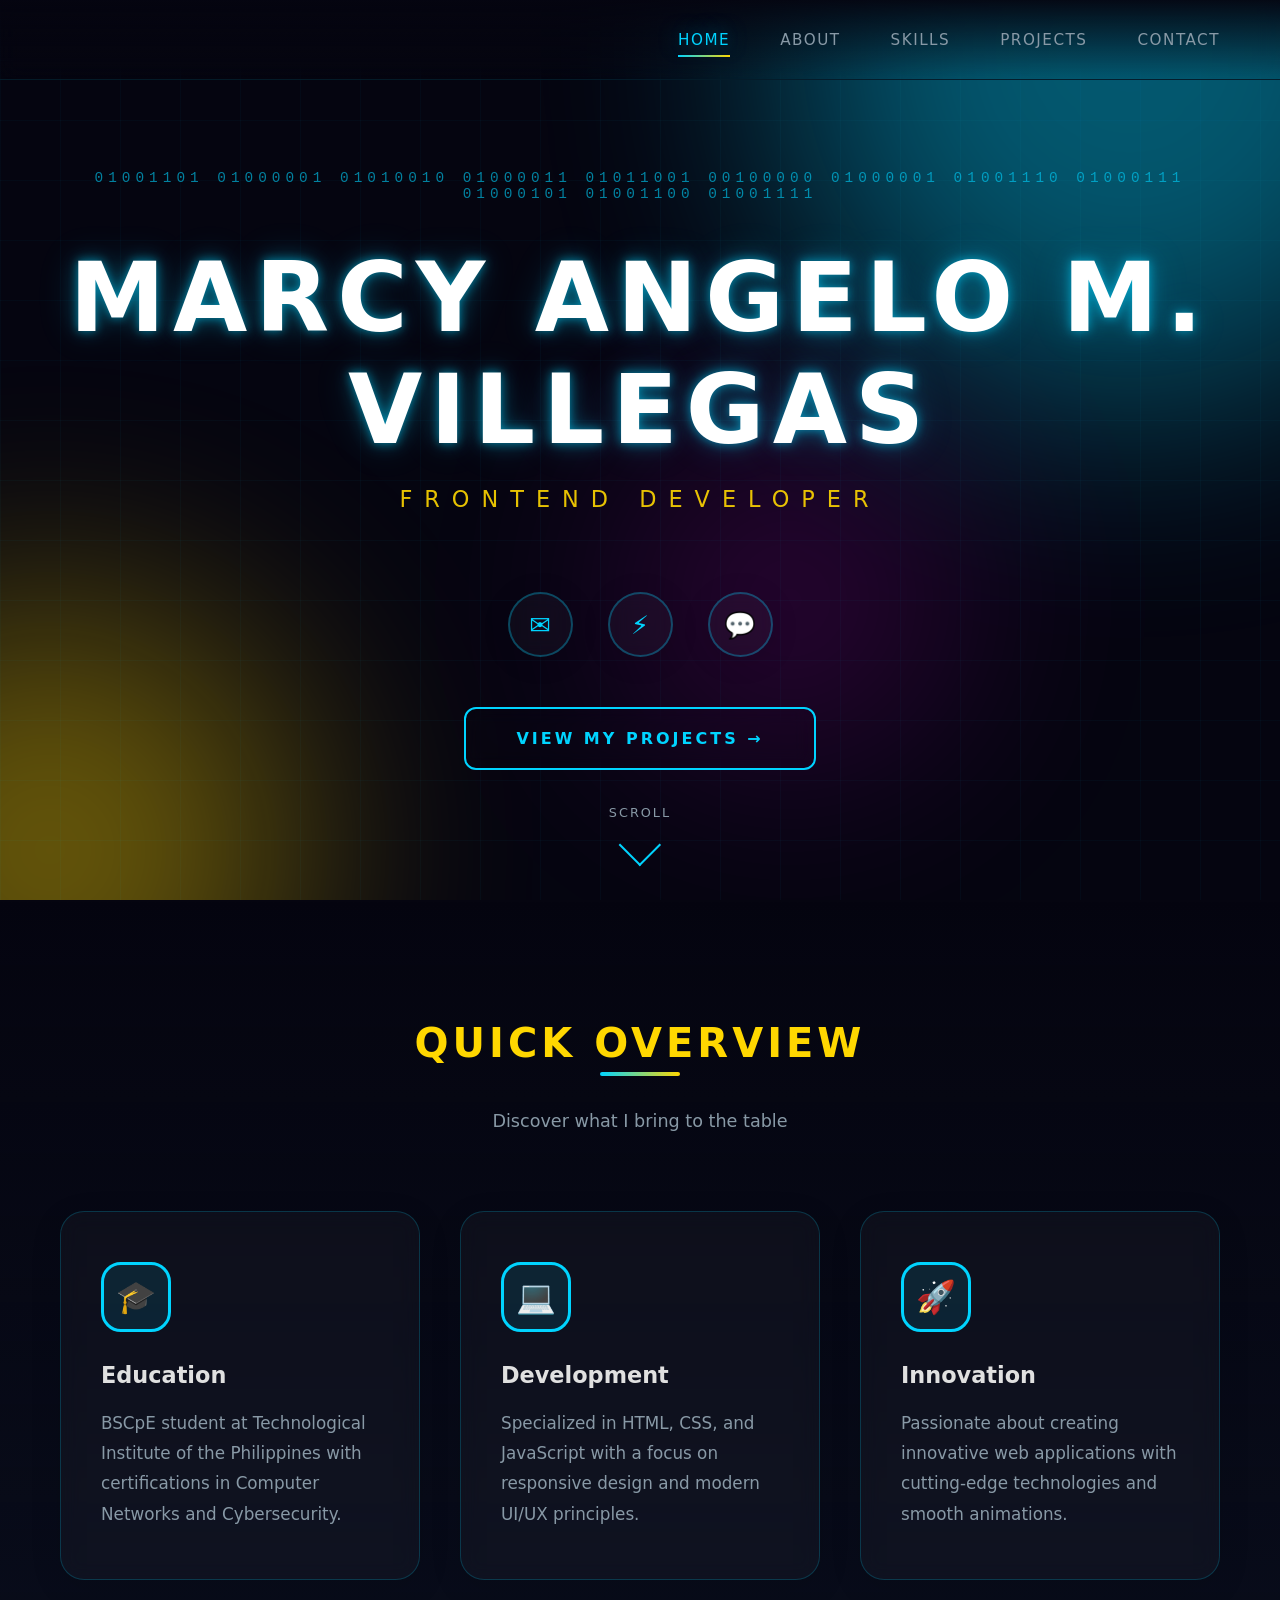
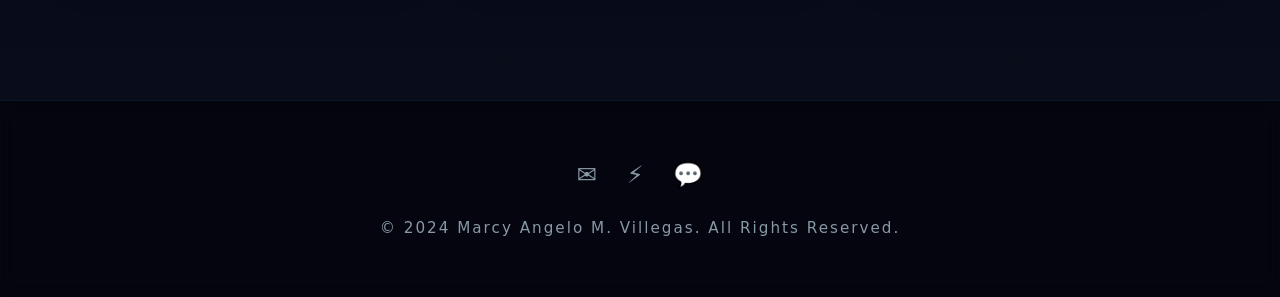
==== commit 9fb1760f: "Update index.html" ====
--- a/index.html
+++ b/index.html
@@ -15,7 +15,8 @@
             --neon-cyan: #00d4ff;
             --neon-gold: #ffd700;
             --dark-bg: #050510;
-            --panel-bg: rgba(10, 15, 30, 0.95);
+            --panel-bg: rgba(10, 15, 30, 0.7);
+            --glass-bg: rgba(255, 255, 255, 0.03);
             --text-primary: #e0e0e0;
             --text-secondary: #8899a6;
         }
@@ -36,7 +37,7 @@
 
         /* Custom Scrollbar */
         ::-webkit-scrollbar {
-            width: 8px;
+            width: 10px;
         }
 
         ::-webkit-scrollbar-track {
@@ -44,15 +45,15 @@
         }
 
         ::-webkit-scrollbar-thumb {
-            background: var(--neon-cyan);
-            border-radius: 4px;
+            background: linear-gradient(180deg, var(--neon-cyan), var(--neon-gold));
+            border-radius: 5px;
         }
 
         ::-webkit-scrollbar-thumb:hover {
-            background: var(--neon-gold);
-        }
-
-        /* Background */
+            background: linear-gradient(180deg, var(--neon-gold), var(--neon-cyan));
+        }
+
+        /* Background Animation */
         .bg-animation {
             position: fixed;
             top: 0;
@@ -61,31 +62,42 @@
             height: 100vh;
             z-index: 0;
             pointer-events: none;
+            overflow: hidden;
         }
 
         .gradient-orb {
             position: absolute;
             border-radius: 50%;
-            filter: blur(100px);
-            opacity: 0.3;
+            filter: blur(120px);
+            opacity: 0.4;
             animation: float 20s ease-in-out infinite;
         }
 
         .orb-1 {
-            width: 600px;
-            height: 600px;
+            width: 700px;
+            height: 700px;
             background: var(--neon-cyan);
-            top: -200px;
+            top: -300px;
             right: -200px;
         }
 
         .orb-2 {
-            width: 400px;
-            height: 400px;
+            width: 500px;
+            height: 500px;
             background: var(--neon-gold);
-            bottom: -100px;
-            left: -100px;
+            bottom: -200px;
+            left: -200px;
             animation-delay: -10s;
+        }
+
+        .orb-3 {
+            width: 300px;
+            height: 300px;
+            background: #ff00ff;
+            top: 50%;
+            left: 50%;
+            animation-delay: -5s;
+            opacity: 0.2;
         }
 
         @keyframes float {
@@ -100,7 +112,13 @@
             background-image: 
                 linear-gradient(rgba(0, 212, 255, 0.03) 1px, transparent 1px),
                 linear-gradient(90deg, rgba(0, 212, 255, 0.03) 1px, transparent 1px);
-            background-size: 50px 50px;
+            background-size: 60px 60px;
+            animation: gridMove 20s linear infinite;
+        }
+
+        @keyframes gridMove {
+            0% { transform: translate(0, 0); }
+            100% { transform: translate(60px, 60px); }
         }
 
         /* Navigation */
@@ -116,7 +134,9 @@
             padding: 0 60px;
             z-index: 1000;
             background: linear-gradient(to bottom, rgba(5, 5, 16, 0.95), transparent);
+            backdrop-filter: blur(10px);
             animation: slideDown 0.6s ease;
+            border-bottom: 1px solid rgba(0, 212, 255, 0.1);
         }
 
         @keyframes slideDown {
@@ -139,12 +159,13 @@
             text-transform: uppercase;
             transition: all 0.3s ease;
             position: relative;
-            padding: 5px 0;
+            padding: 8px 0;
         }
 
         .nav-links a:hover,
         .nav-links a.active {
             color: var(--neon-cyan);
+            text-shadow: 0 0 20px rgba(0, 212, 255, 0.5);
         }
 
         .nav-links a::after {
@@ -154,7 +175,7 @@
             left: 0;
             width: 0;
             height: 2px;
-            background: var(--neon-cyan);
+            background: linear-gradient(90deg, var(--neon-cyan), var(--neon-gold));
             transition: width 0.3s ease;
         }
 
@@ -163,7 +184,7 @@
             width: 100%;
         }
 
-        /* Hero Section - Full Viewport */
+        /* Hero Section */
         .hero-section {
             position: relative;
             z-index: 10;
@@ -178,10 +199,10 @@
 
         .binary-text {
             font-family: 'Courier New', monospace;
-            font-size: 0.85rem;
+            font-size: 0.9rem;
             color: var(--neon-cyan);
-            opacity: 0.5;
-            letter-spacing: 4px;
+            opacity: 0.6;
+            letter-spacing: 5px;
             margin-bottom: 40px;
             animation: binaryPulse 3s ease-in-out infinite;
             text-align: center;
@@ -189,18 +210,18 @@
 
         @keyframes binaryPulse {
             0%, 100% { opacity: 0.4; }
-            50% { opacity: 0.7; }
+            50% { opacity: 0.8; }
         }
 
         .name-container {
             text-align: center;
-            margin-bottom: 25px;
+            margin-bottom: 30px;
         }
 
         .main-name {
             font-size: clamp(3rem, 10vw, 6rem);
             font-weight: 700;
-            letter-spacing: 5px;
+            letter-spacing: 8px;
             text-transform: uppercase;
             color: #fff;
             text-shadow: 
@@ -222,14 +243,15 @@
                 text-shadow: 
                     0 0 20px rgba(0, 212, 255, 0.8),
                     0 0 40px rgba(0, 212, 255, 0.5),
-                    0 0 60px rgba(0, 212, 255, 0.3);
+                    0 0 60px rgba(0, 212, 255, 0.3),
+                    0 0 80px rgba(0, 212, 255, 0.2);
             }
         }
 
         .title {
-            font-size: 1.3rem;
+            font-size: 1.4rem;
             font-weight: 400;
-            letter-spacing: 10px;
+            letter-spacing: 12px;
             text-transform: uppercase;
             color: var(--neon-gold);
             opacity: 0.9;
@@ -242,25 +264,28 @@
         }
 
         .icon-link {
-            width: 60px;
-            height: 60px;
-            border: 1px solid rgba(0, 212, 255, 0.3);
+            width: 65px;
+            height: 65px;
+            border: 2px solid rgba(0, 212, 255, 0.3);
             border-radius: 50%;
             display: flex;
             align-items: center;
             justify-content: center;
             color: var(--neon-cyan);
-            font-size: 1.5rem;
+            font-size: 1.6rem;
             text-decoration: none;
-            transition: all 0.3s ease;
-            background: rgba(0, 212, 255, 0.05);
+            transition: all 0.4s cubic-bezier(0.175, 0.885, 0.32, 1.275);
+            background: var(--glass-bg);
+            backdrop-filter: blur(10px);
+            box-shadow: 0 4px 30px rgba(0, 0, 0, 0.1);
         }
 
         .icon-link:hover {
             background: var(--neon-cyan);
             color: var(--dark-bg);
-            transform: translateY(-5px) scale(1.1);
-            box-shadow: 0 15px 35px rgba(0, 212, 255, 0.3);
+            transform: translateY(-8px) scale(1.1);
+            box-shadow: 0 20px 40px rgba(0, 212, 255, 0.4);
+            border-color: var(--neon-cyan);
         }
 
         .projects-btn {
@@ -273,14 +298,15 @@
             letter-spacing: 3px;
             text-transform: uppercase;
             cursor: pointer;
-            transition: all 0.3s ease;
+            transition: all 0.4s ease;
             text-decoration: none;
             display: inline-flex;
             align-items: center;
             gap: 15px;
             position: relative;
             overflow: hidden;
-            border-radius: 8px;
+            border-radius: 12px;
+            backdrop-filter: blur(10px);
         }
 
         .projects-btn::before {
@@ -290,8 +316,8 @@
             left: -100%;
             width: 100%;
             height: 100%;
-            background: var(--neon-cyan);
-            transition: left 0.3s ease;
+            background: linear-gradient(90deg, var(--neon-cyan), var(--neon-gold));
+            transition: left 0.4s ease;
             z-index: -1;
         }
 
@@ -301,100 +327,148 @@
 
         .projects-btn:hover {
             color: var(--dark-bg);
-            box-shadow: 0 0 40px rgba(0, 212, 255, 0.4);
+            box-shadow: 0 0 50px rgba(0, 212, 255, 0.5);
             transform: translateY(-3px);
         }
 
-        /* Preview Section - Below Fold */
+        /* Scroll Indicator */
+        .scroll-indicator {
+            position: absolute;
+            bottom: 40px;
+            left: 50%;
+            transform: translateX(-50%);
+            display: flex;
+            flex-direction: column;
+            align-items: center;
+            gap: 10px;
+            color: var(--text-secondary);
+            font-size: 0.8rem;
+            letter-spacing: 2px;
+            animation: bounce 2s infinite;
+            cursor: pointer;
+        }
+
+        @keyframes bounce {
+            0%, 20%, 50%, 80%, 100% { transform: translateX(-50%) translateY(0); }
+            40% { transform: translateX(-50%) translateY(-10px); }
+            60% { transform: translateX(-50%) translateY(-5px); }
+        }
+
+        .scroll-arrow {
+            width: 30px;
+            height: 30px;
+            border-right: 2px solid var(--neon-cyan);
+            border-bottom: 2px solid var(--neon-cyan);
+            transform: rotate(45deg);
+        }
+
+        /* Preview Section */
         .preview-section {
             position: relative;
             z-index: 10;
             width: 100%;
-            padding: 100px 60px;
-            background: linear-gradient(to bottom, transparent, rgba(10, 15, 30, 0.5));
+            padding: 120px 60px;
+            background: linear-gradient(to bottom, transparent, rgba(10, 15, 30, 0.8));
         }
 
         .section-header {
             text-align: center;
-            margin-bottom: 60px;
+            margin-bottom: 80px;
         }
 
         .section-title {
-            font-size: 2rem;
+            font-size: 2.5rem;
             color: var(--neon-gold);
-            letter-spacing: 3px;
+            letter-spacing: 4px;
             text-transform: uppercase;
-            margin-bottom: 15px;
-        }
-
-        .section-line {
+            margin-bottom: 20px;
+            position: relative;
+            display: inline-block;
+        }
+
+        .section-title::after {
+            content: '';
+            position: absolute;
+            bottom: -10px;
+            left: 50%;
+            transform: translateX(-50%);
             width: 80px;
-            height: 3px;
-            background: var(--neon-cyan);
-            margin: 0 auto;
+            height: 4px;
+            background: linear-gradient(90deg, var(--neon-cyan), var(--neon-gold));
+            border-radius: 2px;
+        }
+
+        .section-subtitle {
+            color: var(--text-secondary);
+            font-size: 1.1rem;
+            margin-top: 25px;
         }
 
         .preview-grid {
             display: grid;
-            grid-template-columns: repeat(auto-fit, minmax(300px, 1fr));
+            grid-template-columns: repeat(auto-fit, minmax(320px, 1fr));
             gap: 40px;
             max-width: 1200px;
             margin: 0 auto;
         }
 
         .preview-card {
-            background: var(--panel-bg);
+            background: var(--glass-bg);
             border: 1px solid rgba(0, 212, 255, 0.2);
-            border-radius: 20px;
-            padding: 40px;
-            transition: all 0.3s ease;
-            animation: fadeInUp 0.8s ease;
-        }
-
-        .preview-card:nth-child(1) { animation-delay: 0.1s; }
-        .preview-card:nth-child(2) { animation-delay: 0.2s; }
-        .preview-card:nth-child(3) { animation-delay: 0.3s; }
-
-        @keyframes fadeInUp {
-            from { transform: translateY(30px); opacity: 0; }
-            to { transform: translateY(0); opacity: 1; }
+            border-radius: 24px;
+            padding: 50px 40px;
+            transition: all 0.4s cubic-bezier(0.175, 0.885, 0.32, 1.275);
+            backdrop-filter: blur(10px);
+            box-shadow: 0 8px 32px rgba(0, 0, 0, 0.1);
+            opacity: 0;
+            transform: translateY(30px);
+        }
+
+        .preview-card.visible {
+            opacity: 1;
+            transform: translateY(0);
         }
 
         .preview-card:hover {
             border-color: var(--neon-cyan);
-            transform: translateY(-10px);
-            box-shadow: 0 25px 50px rgba(0, 212, 255, 0.15);
+            transform: translateY(-15px) scale(1.02);
+            box-shadow: 
+                0 25px 50px rgba(0, 212, 255, 0.2),
+                inset 0 0 20px rgba(0, 212, 255, 0.05);
         }
 
         .preview-icon {
-            width: 60px;
-            height: 60px;
-            border: 2px solid var(--neon-cyan);
-            border-radius: 15px;
+            width: 70px;
+            height: 70px;
+            border: 3px solid var(--neon-cyan);
+            border-radius: 20px;
             display: flex;
             align-items: center;
             justify-content: center;
-            font-size: 1.8rem;
-            margin-bottom: 25px;
-            transition: all 0.3s ease;
+            font-size: 2rem;
+            margin-bottom: 30px;
+            transition: all 0.4s ease;
+            background: rgba(0, 212, 255, 0.1);
         }
 
         .preview-card:hover .preview-icon {
             background: var(--neon-cyan);
             color: var(--dark-bg);
-            transform: rotate(5deg);
+            transform: rotate(10deg) scale(1.1);
+            box-shadow: 0 0 30px rgba(0, 212, 255, 0.5);
         }
 
         .preview-title {
-            font-size: 1.3rem;
+            font-size: 1.4rem;
             color: var(--text-primary);
-            margin-bottom: 15px;
+            margin-bottom: 20px;
+            font-weight: 600;
         }
 
         .preview-desc {
             color: var(--text-secondary);
-            font-size: 1rem;
-            line-height: 1.7;
+            font-size: 1.05rem;
+            line-height: 1.8;
         }
 
         /* Footer */
@@ -402,15 +476,36 @@
             position: relative;
             z-index: 10;
             width: 100%;
-            padding: 40px;
+            padding: 60px 40px;
             text-align: center;
             border-top: 1px solid rgba(0, 212, 255, 0.1);
+            background: rgba(5, 5, 16, 0.8);
+            backdrop-filter: blur(10px);
         }
 
         .footer-text {
             color: var(--text-secondary);
-            font-size: 0.9rem;
+            font-size: 0.95rem;
             letter-spacing: 2px;
+        }
+
+        .footer-links {
+            display: flex;
+            justify-content: center;
+            gap: 30px;
+            margin-bottom: 30px;
+        }
+
+        .footer-links a {
+            color: var(--text-secondary);
+            text-decoration: none;
+            transition: all 0.3s ease;
+            font-size: 1.5rem;
+        }
+
+        .footer-links a:hover {
+            color: var(--neon-cyan);
+            transform: translateY(-5px);
         }
 
         @media (max-width: 768px) {
@@ -434,13 +529,13 @@
             }
 
             .binary-text {
-                font-size: 0.65rem;
+                font-size: 0.7rem;
                 letter-spacing: 2px;
             }
 
             .title {
-                font-size: 1rem;
-                letter-spacing: 5px;
+                font-size: 1.1rem;
+                letter-spacing: 6px;
             }
 
             .contact-icons {
@@ -448,13 +543,17 @@
             }
 
             .icon-link {
-                width: 50px;
-                height: 50px;
-                font-size: 1.2rem;
+                width: 55px;
+                height: 55px;
+                font-size: 1.3rem;
             }
 
             .preview-section {
-                padding: 60px 20px;
+                padding: 80px 20px;
+            }
+
+            .section-title {
+                font-size: 1.8rem;
             }
 
             .preview-grid {
@@ -463,7 +562,7 @@
             }
 
             .preview-card {
-                padding: 30px;
+                padding: 35px 25px;
             }
         }
     </style>
@@ -472,6 +571,7 @@
     <div class="bg-animation">
         <div class="gradient-orb orb-1"></div>
         <div class="gradient-orb orb-2"></div>
+        <div class="gradient-orb orb-3"></div>
         <div class="grid-overlay"></div>
     </div>
 
@@ -480,12 +580,12 @@
             <li><a href="index.html" class="active">Home</a></li>
             <li><a href="about.html">About</a></li>
             <li><a href="skills.html">Skills</a></li>
-            <li><a href="resume.html">Resume</a></li>
+            <li><a href="projects.html">Projects</a></li>
             <li><a href="contact.html">Contact</a></li>
         </ul>
     </nav>
 
-    <!-- Hero Section - Full Viewport -->
+    <!-- Hero Section -->
     <section class="hero-section">
         <div class="binary-text" id="binaryText">
             01001101 01000001 01010010 01000011 01011001 00100000 01000001 01001110 01000111 01000101 01001100 01001111
@@ -499,18 +599,24 @@
         <div class="contact-icons">
             <a href="mailto:mmamvillegas@tip.edu.ph" class="icon-link" title="Email">✉</a>
             <a href="https://github.com/marcygelo1/portfolio" target="_blank" class="icon-link" title="GitHub">⚡</a>
+            <a href="contact.html" class="icon-link" title="Contact">💬</a>
         </div>
 
-        <a href="about.html" class="projects-btn">
+        <a href="projects.html" class="projects-btn">
             View My Projects →
         </a>
+
+        <div class="scroll-indicator" onclick="document.getElementById('preview').scrollIntoView({behavior: 'smooth'})">
+            <span>SCROLL</span>
+            <div class="scroll-arrow"></div>
+        </div>
     </section>
 
-    <!-- Preview Section - Scrollable Content -->
-    <section class="preview-section">
+    <!-- Preview Section -->
+    <section class="preview-section" id="preview">
         <div class="section-header">
             <h2 class="section-title">Quick Overview</h2>
-            <div class="section-line"></div>
+            <p class="section-subtitle">Discover what I bring to the table</p>
         </div>
 
         <div class="preview-grid">
@@ -526,17 +632,23 @@
             </div>
             <div class="preview-card">
                 <div class="preview-icon">🚀</div>
-                <h3 class="preview-title">Goals</h3>
-                <p class="preview-desc">Passionate about creating innovative web applications and contributing to meaningful tech projects.</p>
+                <h3 class="preview-title">Innovation</h3>
+                <p class="preview-desc">Passionate about creating innovative web applications with cutting-edge technologies and smooth animations.</p>
             </div>
         </div>
     </section>
 
     <footer class="footer">
+        <div class="footer-links">
+            <a href="mailto:mmamvillegas@tip.edu.ph" title="Email">✉</a>
+            <a href="https://github.com/marcygelo1/portfolio" target="_blank" title="GitHub">⚡</a>
+            <a href="contact.html" title="Contact">💬</a>
+        </div>
         <p class="footer-text">© 2024 Marcy Angelo M. Villegas. All Rights Reserved.</p>
     </footer>
 
     <script>
+        // Binary text animation
         const binaryText = document.getElementById('binaryText');
         const originalBinary = binaryText.textContent;
         
@@ -557,6 +669,24 @@
                 binaryText.textContent = originalBinary;
             }, 100);
         }, 3000);
+
+        // Scroll animation observer
+        const observerOptions = {
+            threshold: 0.1,
+            rootMargin: '0px 0px -50px 0px'
+        };
+
+        const observer = new IntersectionObserver((entries) => {
+            entries.forEach(entry => {
+                if (entry.isIntersecting) {
+                    entry.target.classList.add('visible');
+                }
+            });
+        }, observerOptions);
+
+        document.querySelectorAll('.preview-card').forEach(card => {
+            observer.observe(card);
+        });
     </script>
 </body>
 </html>
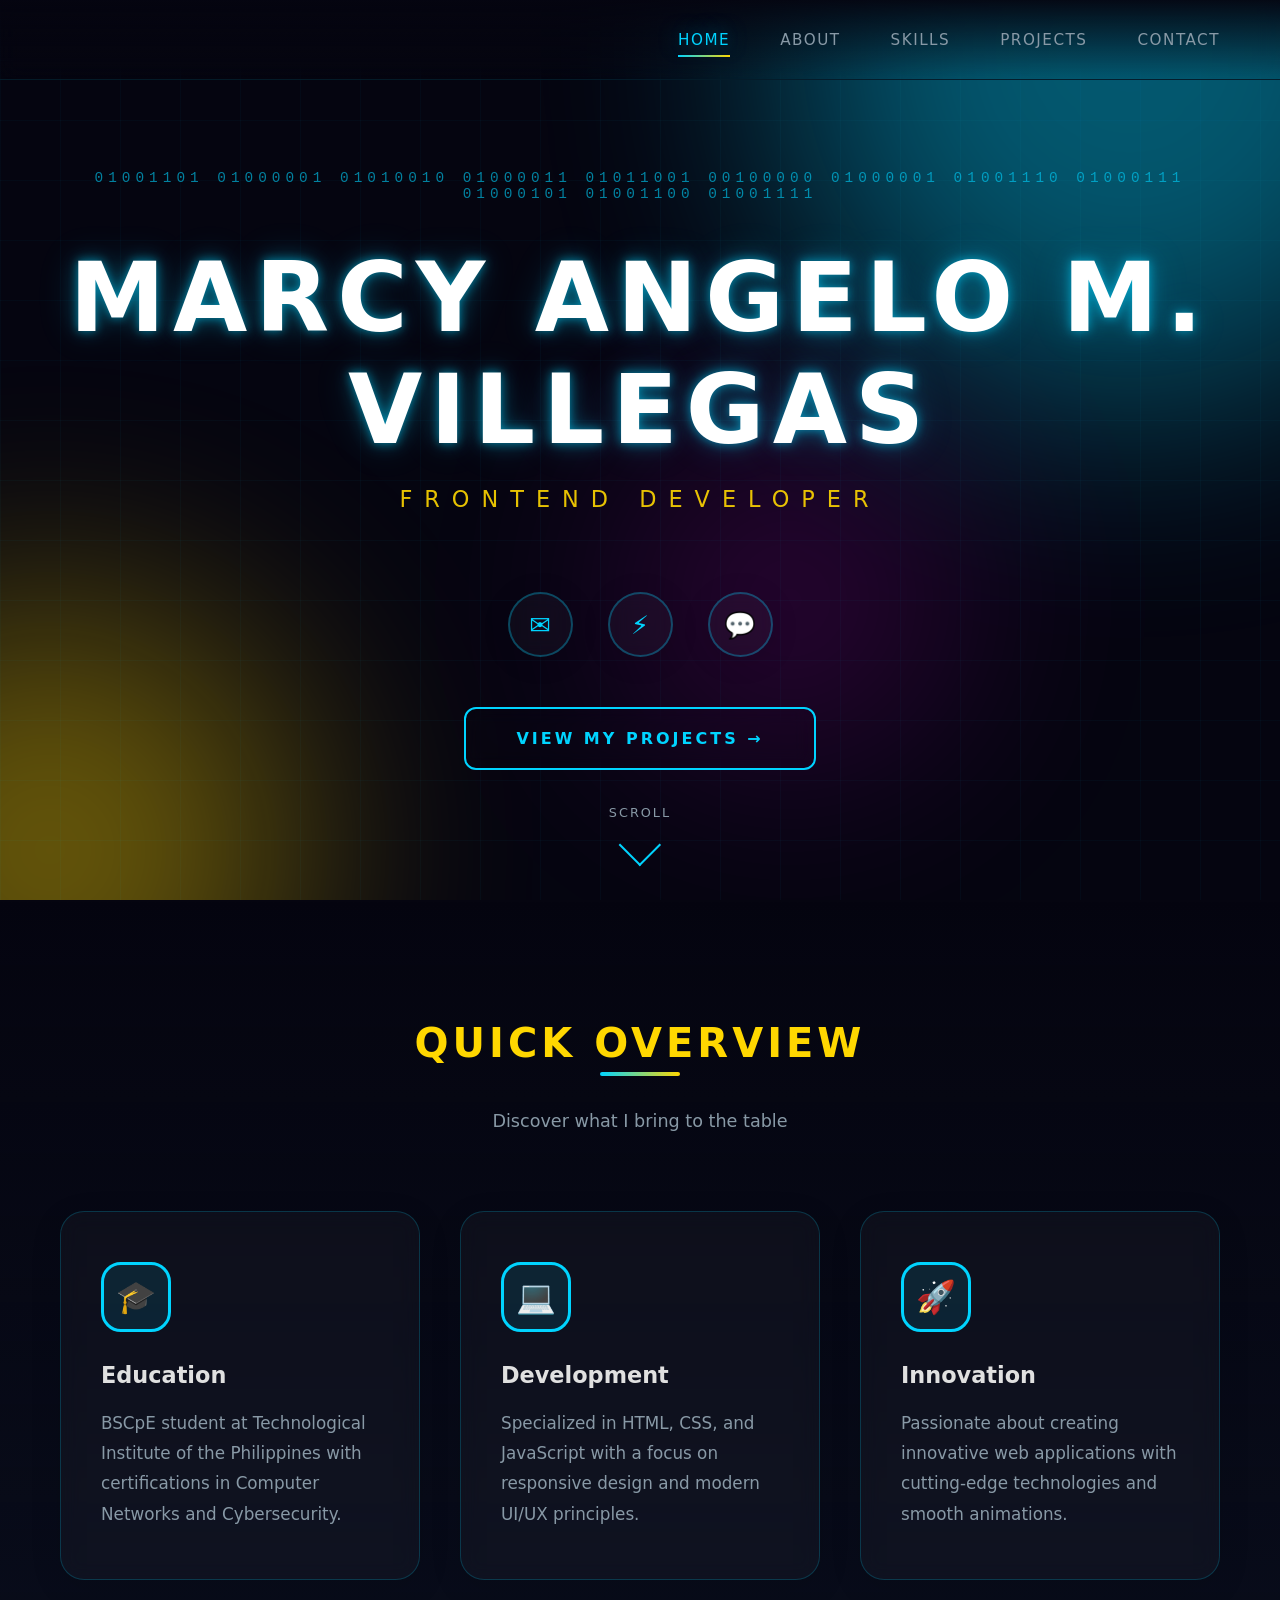
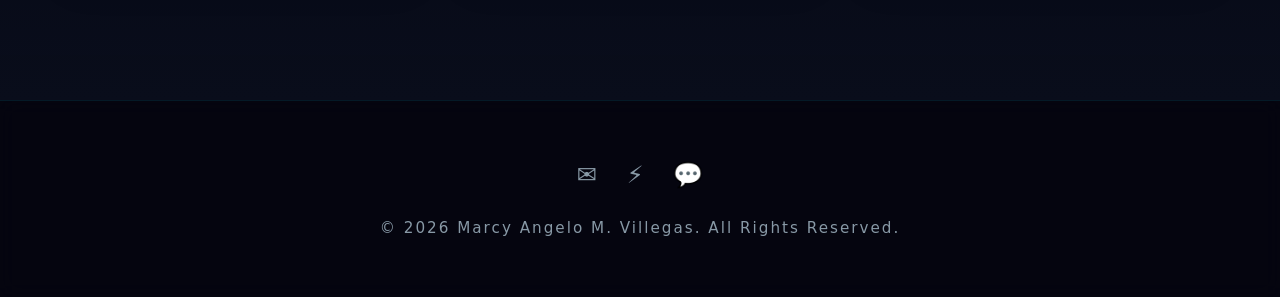
==== commit 94972b47: "Update index.html" ====
--- a/index.html
+++ b/index.html
@@ -644,7 +644,7 @@
             <a href="https://github.com/marcygelo1/portfolio" target="_blank" title="GitHub">⚡</a>
             <a href="contact.html" title="Contact">💬</a>
         </div>
-        <p class="footer-text">© 2024 Marcy Angelo M. Villegas. All Rights Reserved.</p>
+        <p class="footer-text">© 2026 Marcy Angelo M. Villegas. All Rights Reserved.</p>
     </footer>
 
     <script>
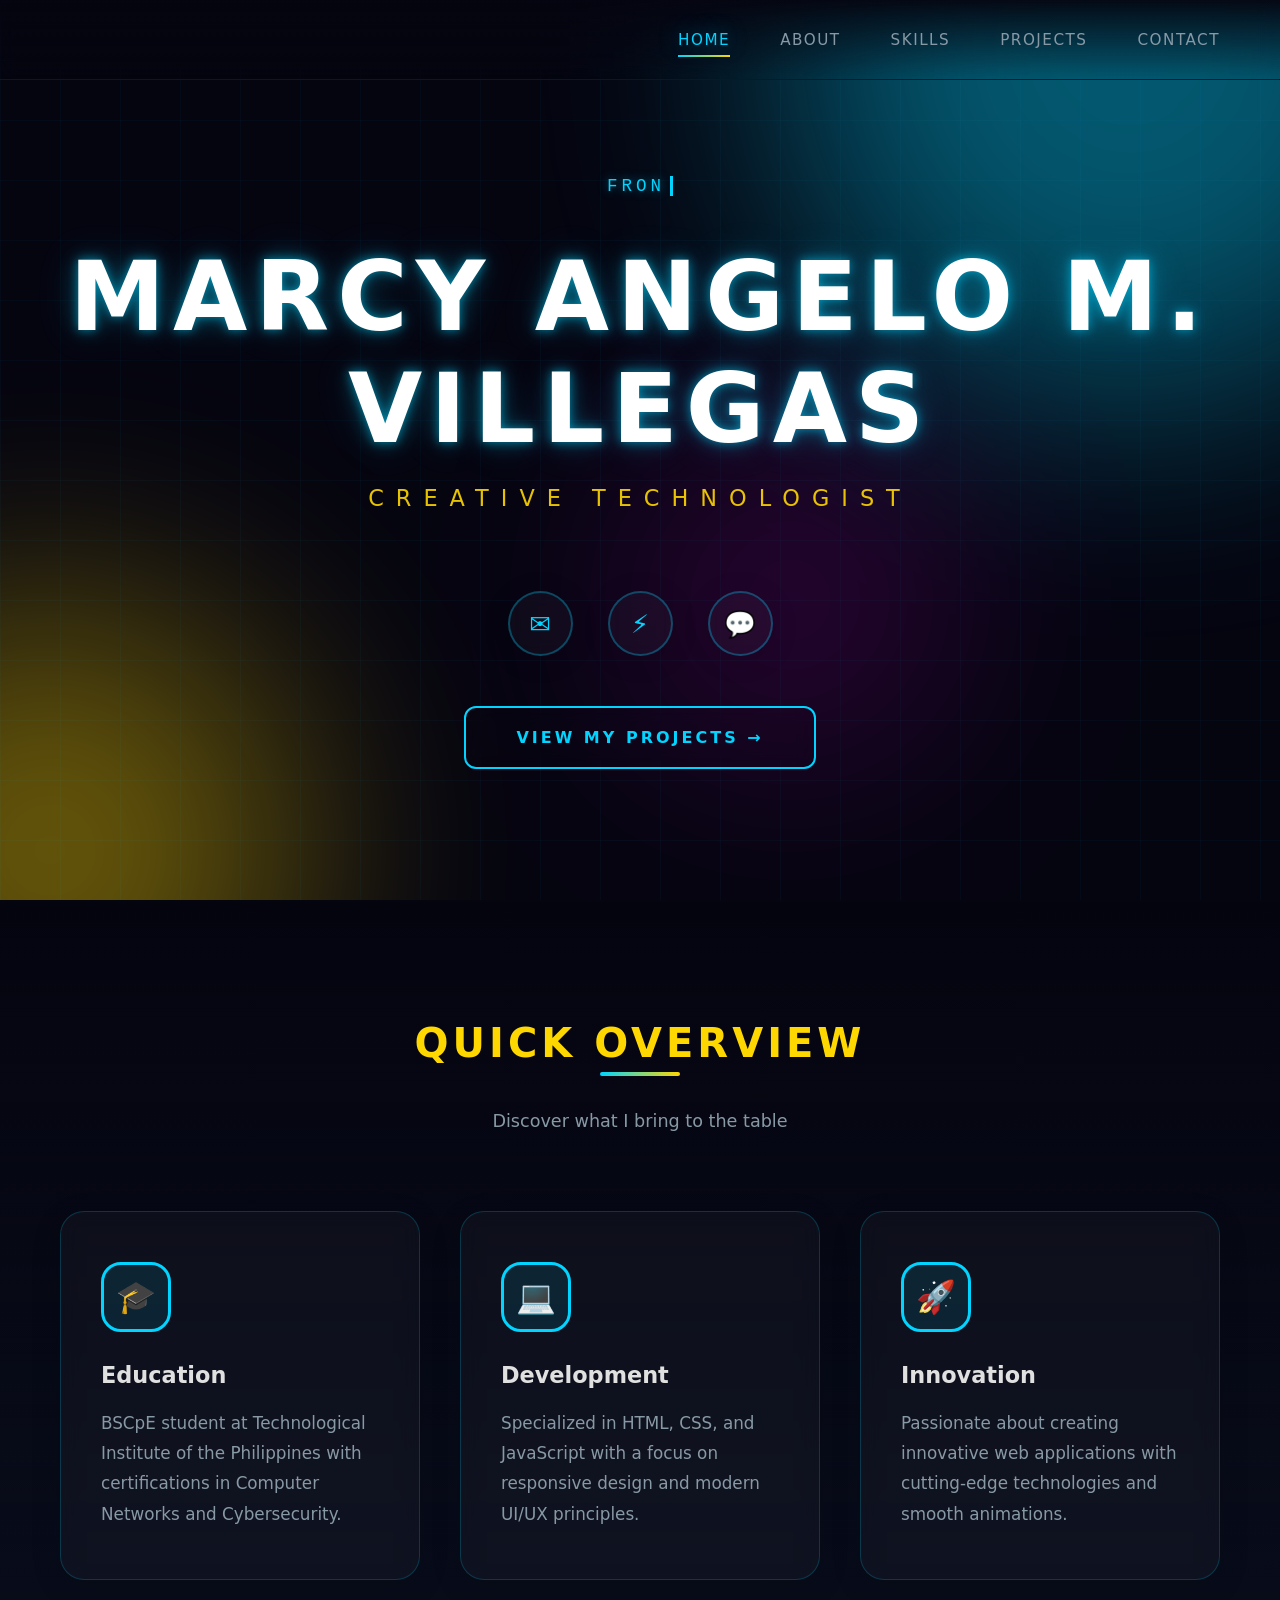
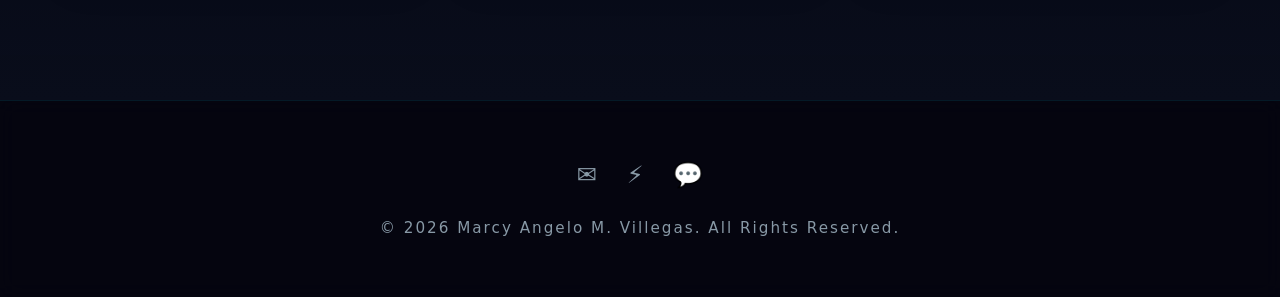
==== commit 275f9047: "Update index.html" ====
--- a/index.html
+++ b/index.html
@@ -15,7 +15,6 @@
             --neon-cyan: #00d4ff;
             --neon-gold: #ffd700;
             --dark-bg: #050510;
-            --panel-bg: rgba(10, 15, 30, 0.7);
             --glass-bg: rgba(255, 255, 255, 0.03);
             --text-primary: #e0e0e0;
             --text-secondary: #8899a6;
@@ -47,10 +46,6 @@
         ::-webkit-scrollbar-thumb {
             background: linear-gradient(180deg, var(--neon-cyan), var(--neon-gold));
             border-radius: 5px;
-        }
-
-        ::-webkit-scrollbar-thumb:hover {
-            background: linear-gradient(180deg, var(--neon-gold), var(--neon-cyan));
         }
 
         /* Background Animation */
@@ -197,20 +192,33 @@
             padding: 120px 40px 80px;
         }
 
-        .binary-text {
+        /* Rotating Titles - TYPEWRITER EFFECT */
+        .rotating-titles {
             font-family: 'Courier New', monospace;
-            font-size: 0.9rem;
+            font-size: 1.1rem;
             color: var(--neon-cyan);
-            opacity: 0.6;
-            letter-spacing: 5px;
+            letter-spacing: 4px;
             margin-bottom: 40px;
-            animation: binaryPulse 3s ease-in-out infinite;
             text-align: center;
-        }
-
-        @keyframes binaryPulse {
-            0%, 100% { opacity: 0.4; }
-            50% { opacity: 0.8; }
+            height: 30px;
+            display: flex;
+            align-items: center;
+            justify-content: center;
+            text-shadow: 0 0 10px rgba(0, 212, 255, 0.5);
+        }
+
+        .rotating-titles .cursor {
+            display: inline-block;
+            width: 3px;
+            height: 20px;
+            background: var(--neon-cyan);
+            margin-left: 5px;
+            animation: blink 1s infinite;
+        }
+
+        @keyframes blink {
+            0%, 50% { opacity: 1; }
+            51%, 100% { opacity: 0; }
         }
 
         .name-container {
@@ -331,37 +339,6 @@
             transform: translateY(-3px);
         }
 
-        /* Scroll Indicator */
-        .scroll-indicator {
-            position: absolute;
-            bottom: 40px;
-            left: 50%;
-            transform: translateX(-50%);
-            display: flex;
-            flex-direction: column;
-            align-items: center;
-            gap: 10px;
-            color: var(--text-secondary);
-            font-size: 0.8rem;
-            letter-spacing: 2px;
-            animation: bounce 2s infinite;
-            cursor: pointer;
-        }
-
-        @keyframes bounce {
-            0%, 20%, 50%, 80%, 100% { transform: translateX(-50%) translateY(0); }
-            40% { transform: translateX(-50%) translateY(-10px); }
-            60% { transform: translateX(-50%) translateY(-5px); }
-        }
-
-        .scroll-arrow {
-            width: 30px;
-            height: 30px;
-            border-right: 2px solid var(--neon-cyan);
-            border-bottom: 2px solid var(--neon-cyan);
-            transform: rotate(45deg);
-        }
-
         /* Preview Section */
         .preview-section {
             position: relative;
@@ -519,17 +496,12 @@
                 gap: 25px;
             }
 
-            .nav-links a {
-                font-size: 0.8rem;
-                letter-spacing: 1px;
-            }
-
             .hero-section {
                 padding: 100px 20px 60px;
             }
 
-            .binary-text {
-                font-size: 0.7rem;
+            .rotating-titles {
+                font-size: 0.9rem;
                 letter-spacing: 2px;
             }
 
@@ -587,13 +559,13 @@
 
     <!-- Hero Section -->
     <section class="hero-section">
-        <div class="binary-text" id="binaryText">
-            01001101 01000001 01010010 01000011 01011001 00100000 01000001 01001110 01000111 01000101 01001100 01001111
+        <div class="rotating-titles" id="rotatingTitles">
+            FRONTEND DEVELOPER<span class="cursor"></span>
         </div>
 
         <div class="name-container">
             <h1 class="main-name">Marcy Angelo M. Villegas</h1>
-            <p class="title">Frontend Developer</p>
+            <p class="title">Creative Technologist</p>
         </div>
 
         <div class="contact-icons">
@@ -605,11 +577,6 @@
         <a href="projects.html" class="projects-btn">
             View My Projects →
         </a>
-
-        <div class="scroll-indicator" onclick="document.getElementById('preview').scrollIntoView({behavior: 'smooth'})">
-            <span>SCROLL</span>
-            <div class="scroll-arrow"></div>
-        </div>
     </section>
 
     <!-- Preview Section -->
@@ -648,27 +615,48 @@
     </footer>
 
     <script>
-        // Binary text animation
-        const binaryText = document.getElementById('binaryText');
-        const originalBinary = binaryText.textContent;
+        // Rotating titles with typewriter effect
+        const titles = [
+            "FRONTEND DEVELOPER",
+            "UI/UX DESIGNER",
+            "COMPUTER ENGINEER",
+            "WEB DEVELOPER",
+            "CREATIVE TECHNOLOGIST",
+            "TECH ENTHUSIAST"
+        ];
         
-        setInterval(() => {
-            let newBinary = '';
-            for (let i = 0; i < originalBinary.length; i++) {
-                if (originalBinary[i] === ' ') {
-                    newBinary += ' ';
-                } else if (Math.random() > 0.9) {
-                    newBinary += Math.random() > 0.5 ? '0' : '1';
-                } else {
-                    newBinary += originalBinary[i];
-                }
-            }
-            binaryText.textContent = newBinary;
+        let currentTitle = 0;
+        let currentChar = 0;
+        let isDeleting = false;
+        const titleElement = document.getElementById('rotatingTitles');
+        
+        function typeEffect() {
+            const currentText = titles[currentTitle];
             
-            setTimeout(() => {
-                binaryText.textContent = originalBinary;
-            }, 100);
-        }, 3000);
+            if (isDeleting) {
+                titleElement.innerHTML = currentText.substring(0, currentChar - 1) + '<span class="cursor"></span>';
+                currentChar--;
+            } else {
+                titleElement.innerHTML = currentText.substring(0, currentChar + 1) + '<span class="cursor"></span>';
+                currentChar++;
+            }
+            
+            let typeSpeed = isDeleting ? 50 : 100;
+            
+            if (!isDeleting && currentChar === currentText.length) {
+                typeSpeed = 2000; // Wait at end
+                isDeleting = true;
+            } else if (isDeleting && currentChar === 0) {
+                isDeleting = false;
+                currentTitle = (currentTitle + 1) % titles.length;
+                typeSpeed = 500; // Wait before typing next
+            }
+            
+            setTimeout(typeEffect, typeSpeed);
+        }
+        
+        // Start the typing effect
+        setTimeout(typeEffect, 1000);
 
         // Scroll animation observer
         const observerOptions = {
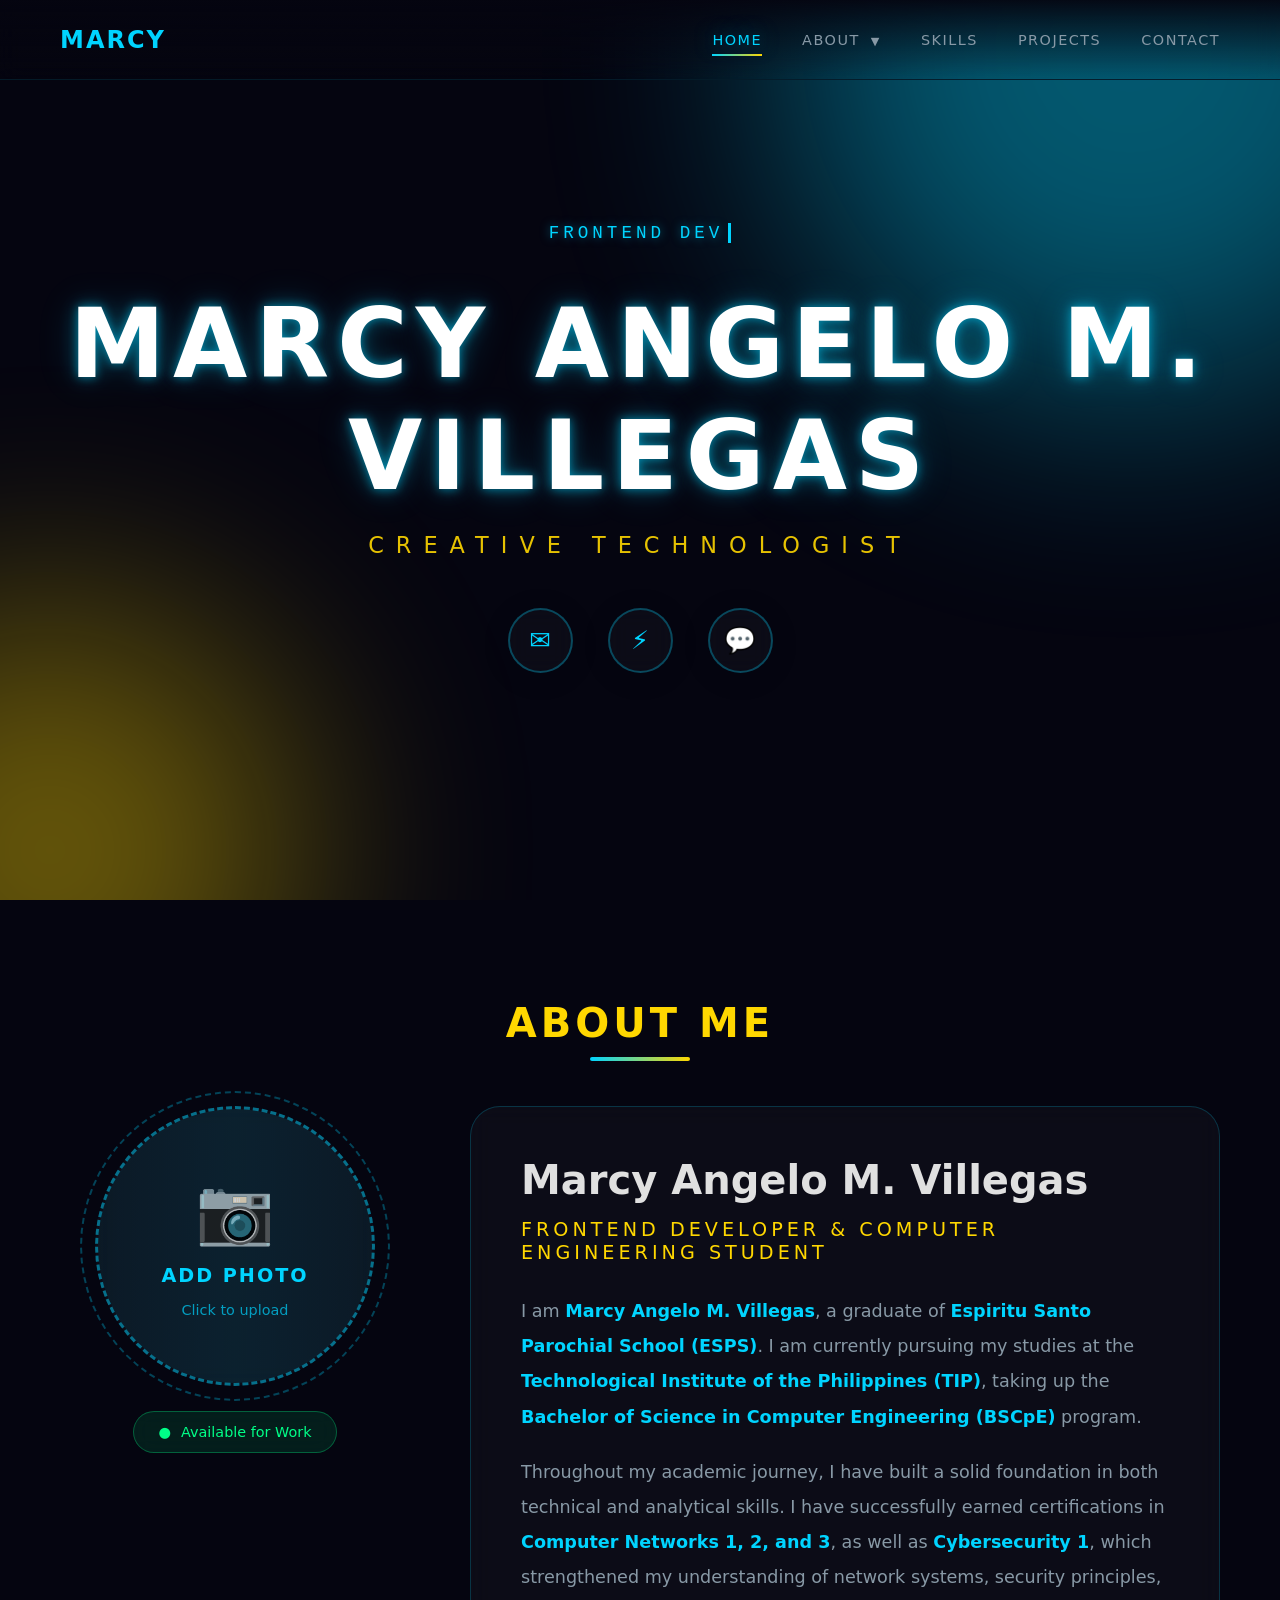
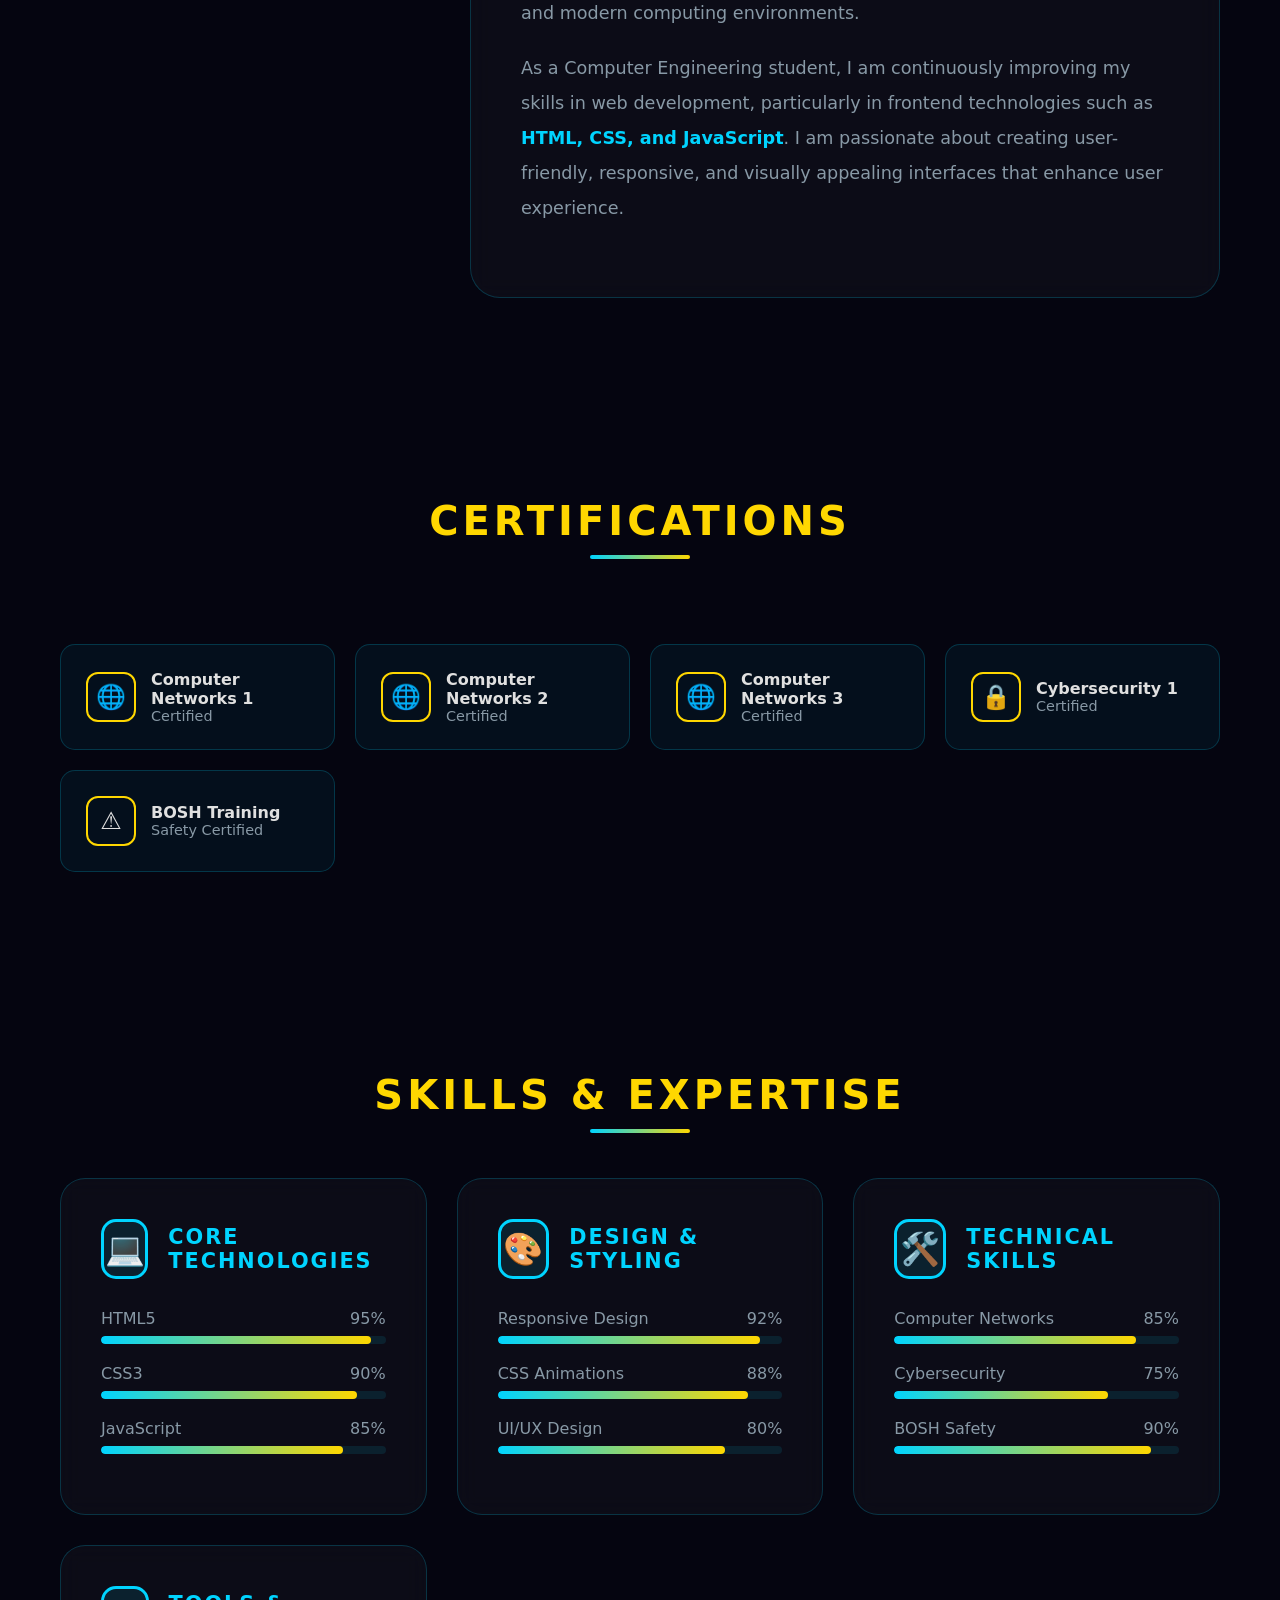
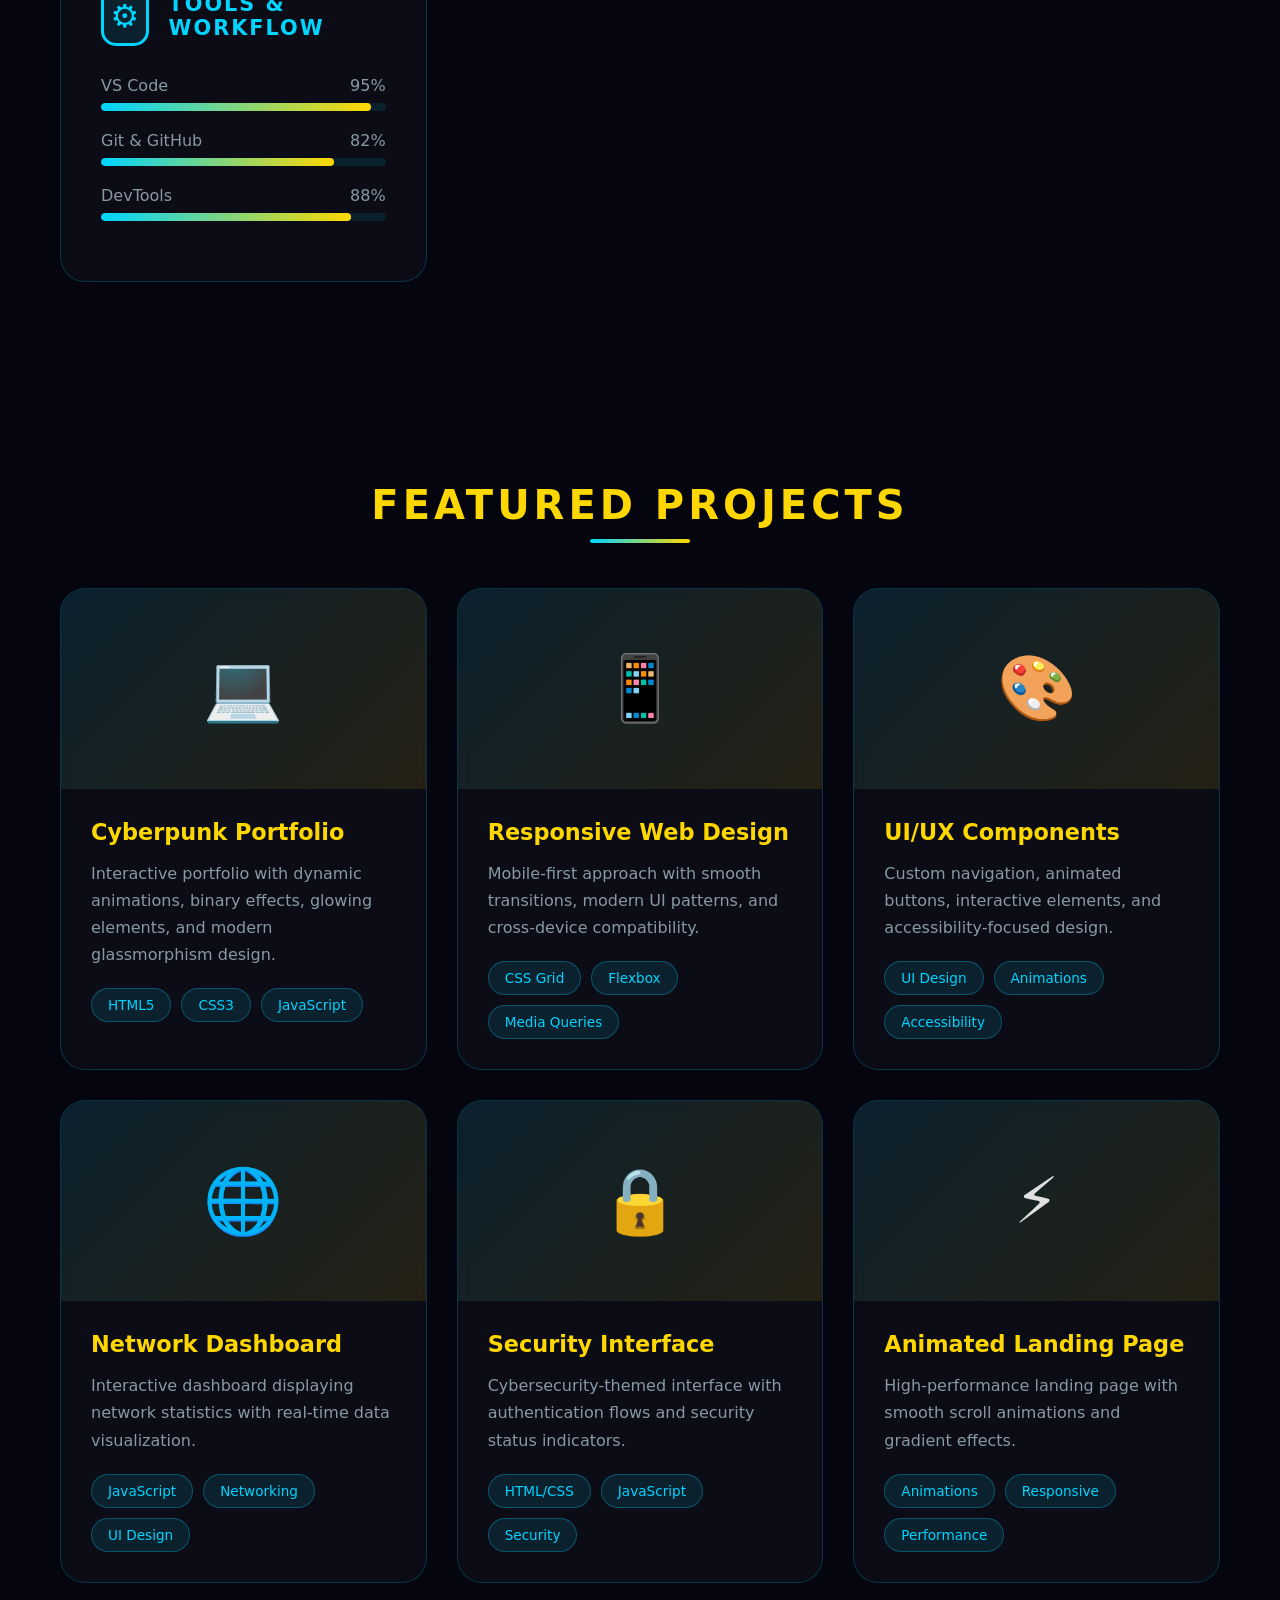
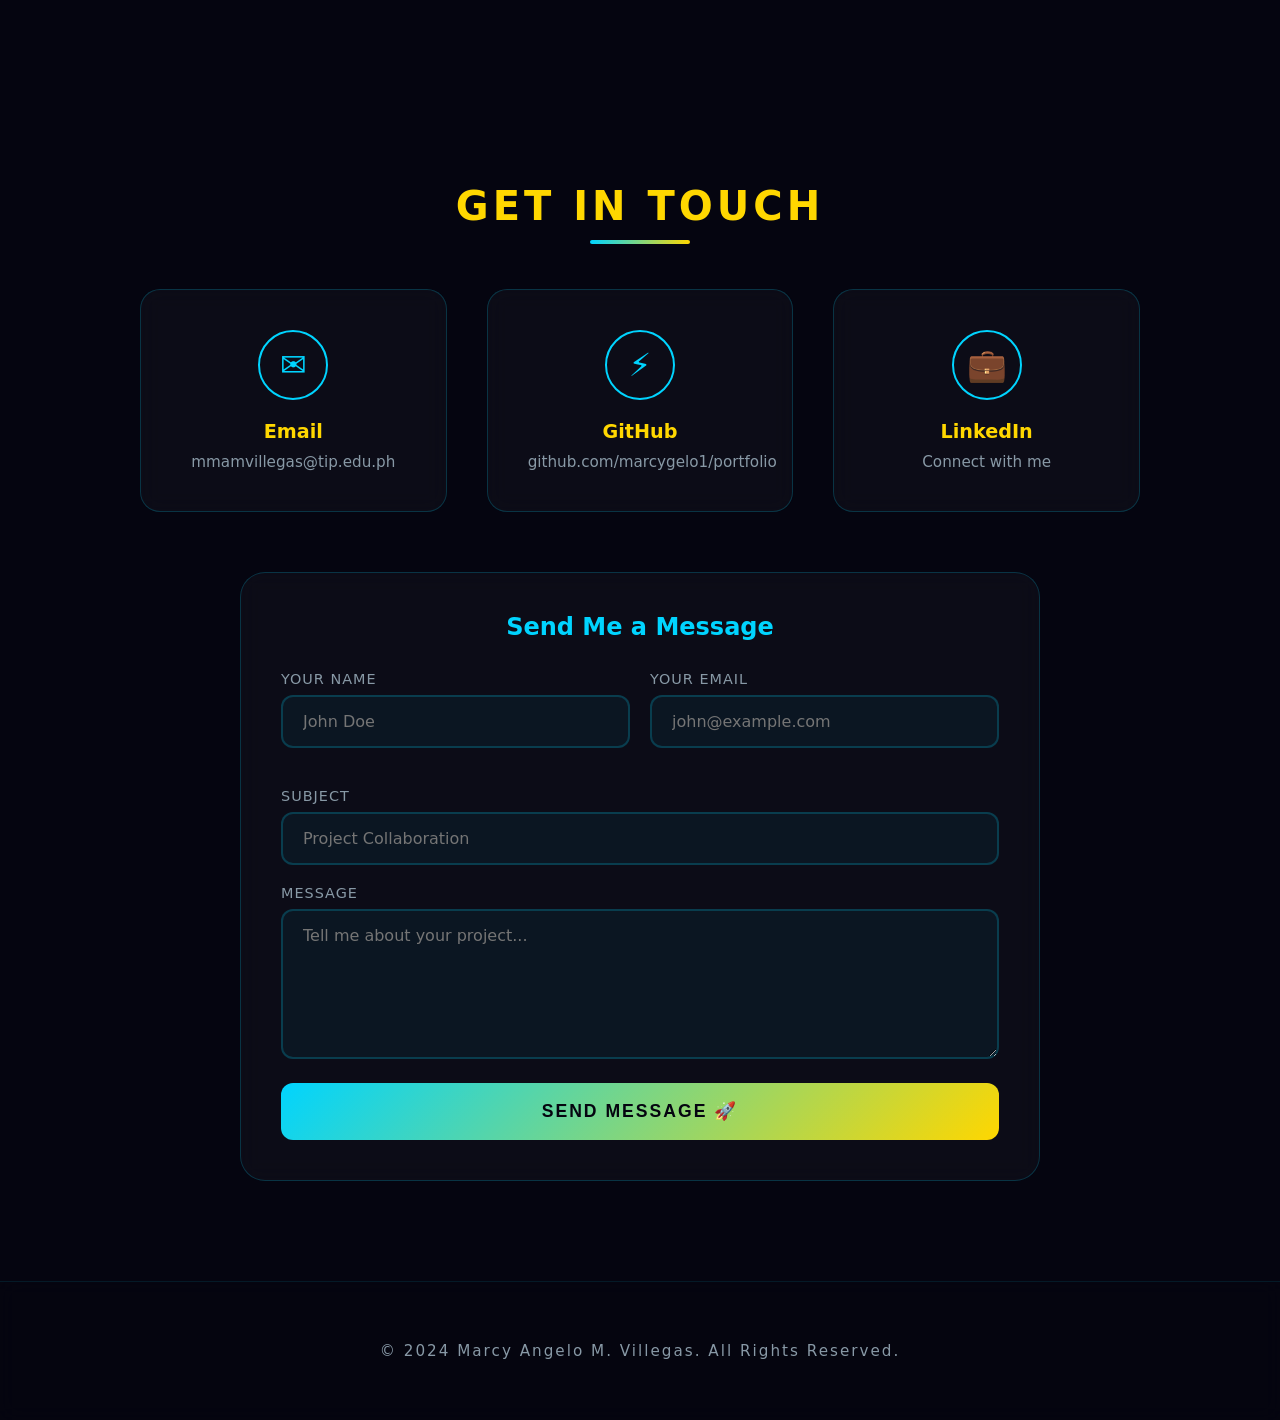
==== commit b0b007bc: "Update index.html" ====
--- a/index.html
+++ b/index.html
@@ -3,7 +3,7 @@
 <head>
     <meta charset="UTF-8">
     <meta name="viewport" content="width=device-width, initial-scale=1.0">
-    <title>Marcy Angelo M. Villegas | Frontend Developer</title>
+    <title>Marcy Angelo M. Villegas | Portfolio</title>
     <style>
         * {
             margin: 0;
@@ -16,6 +16,7 @@
             --neon-gold: #ffd700;
             --dark-bg: #050510;
             --glass-bg: rgba(255, 255, 255, 0.03);
+            --panel-bg: rgba(10, 15, 30, 0.7);
             --text-primary: #e0e0e0;
             --text-secondary: #8899a6;
         }
@@ -31,10 +32,8 @@
             background: var(--dark-bg);
             color: var(--text-primary);
             overflow-x: hidden;
-            overflow-y: auto;
-        }
-
-        /* Custom Scrollbar */
+        }
+
         ::-webkit-scrollbar {
             width: 10px;
         }
@@ -85,38 +84,12 @@
             animation-delay: -10s;
         }
 
-        .orb-3 {
-            width: 300px;
-            height: 300px;
-            background: #ff00ff;
-            top: 50%;
-            left: 50%;
-            animation-delay: -5s;
-            opacity: 0.2;
-        }
-
         @keyframes float {
             0%, 100% { transform: translate(0, 0) scale(1); }
             50% { transform: translate(30px, -30px) scale(1.1); }
         }
 
-        .grid-overlay {
-            position: absolute;
-            width: 100%;
-            height: 100%;
-            background-image: 
-                linear-gradient(rgba(0, 212, 255, 0.03) 1px, transparent 1px),
-                linear-gradient(90deg, rgba(0, 212, 255, 0.03) 1px, transparent 1px);
-            background-size: 60px 60px;
-            animation: gridMove 20s linear infinite;
-        }
-
-        @keyframes gridMove {
-            0% { transform: translate(0, 0); }
-            100% { transform: translate(60px, 60px); }
-        }
-
-        /* Navigation */
+        /* Navigation with Dropdown */
         .navbar {
             position: fixed;
             top: 0;
@@ -125,7 +98,7 @@
             height: 80px;
             display: flex;
             align-items: center;
-            justify-content: flex-end;
+            justify-content: space-between;
             padding: 0 60px;
             z-index: 1000;
             background: linear-gradient(to bottom, rgba(5, 5, 16, 0.95), transparent);
@@ -139,16 +112,24 @@
             to { transform: translateY(0); opacity: 1; }
         }
 
+        .logo {
+            font-size: 1.5rem;
+            font-weight: 700;
+            color: var(--neon-cyan);
+            letter-spacing: 2px;
+        }
+
         .nav-links {
             display: flex;
-            gap: 50px;
+            gap: 40px;
             list-style: none;
+            align-items: center;
         }
 
         .nav-links a {
             color: var(--text-secondary);
             text-decoration: none;
-            font-size: 0.95rem;
+            font-size: 0.9rem;
             font-weight: 500;
             letter-spacing: 1.5px;
             text-transform: uppercase;
@@ -179,6 +160,79 @@
             width: 100%;
         }
 
+        /* Dropdown Menu */
+        .dropdown {
+            position: relative;
+        }
+
+        .dropdown-content {
+            display: none;
+            position: absolute;
+            top: 100%;
+            left: 0;
+            background: var(--panel-bg);
+            border: 1px solid rgba(0, 212, 255, 0.2);
+            border-radius: 12px;
+            min-width: 200px;
+            padding: 10px 0;
+            margin-top: 10px;
+            backdrop-filter: blur(10px);
+            box-shadow: 0 10px 40px rgba(0, 0, 0, 0.3);
+            z-index: 1001;
+        }
+
+        .dropdown-content a {
+            display: block;
+            padding: 12px 20px;
+            color: var(--text-secondary);
+            font-size: 0.85rem;
+            transition: all 0.3s ease;
+            border: none;
+        }
+
+        .dropdown-content a:hover {
+            background: rgba(0, 212, 255, 0.1);
+            color: var(--neon-cyan);
+            padding-left: 25px;
+        }
+
+        .dropdown:hover .dropdown-content {
+            display: block;
+            animation: fadeIn 0.3s ease;
+        }
+
+        @keyframes fadeIn {
+            from { opacity: 0; transform: translateY(-10px); }
+            to { opacity: 1; transform: translateY(0); }
+        }
+
+        .dropdown-arrow {
+            font-size: 0.7rem;
+            margin-left: 5px;
+            transition: transform 0.3s ease;
+        }
+
+        .dropdown:hover .dropdown-arrow {
+            transform: rotate(180deg);
+        }
+
+        /* Mobile Menu Toggle */
+        .menu-toggle {
+            display: none;
+            flex-direction: column;
+            gap: 5px;
+            cursor: pointer;
+            z-index: 1002;
+        }
+
+        .menu-toggle span {
+            width: 30px;
+            height: 3px;
+            background: var(--neon-cyan);
+            transition: all 0.3s ease;
+            border-radius: 3px;
+        }
+
         /* Hero Section */
         .hero-section {
             position: relative;
@@ -192,7 +246,6 @@
             padding: 120px 40px 80px;
         }
 
-        /* Rotating Titles - TYPEWRITER EFFECT */
         .rotating-titles {
             font-family: 'Courier New', monospace;
             font-size: 1.1rem;
@@ -219,11 +272,6 @@
         @keyframes blink {
             0%, 50% { opacity: 1; }
             51%, 100% { opacity: 0; }
-        }
-
-        .name-container {
-            text-align: center;
-            margin-bottom: 30px;
         }
 
         .main-name {
@@ -238,6 +286,7 @@
                 0 0 40px rgba(0, 212, 255, 0.2);
             animation: nameGlow 4s ease-in-out infinite;
             margin-bottom: 20px;
+            text-align: center;
         }
 
         @keyframes nameGlow {
@@ -263,6 +312,7 @@
             text-transform: uppercase;
             color: var(--neon-gold);
             opacity: 0.9;
+            text-align: center;
         }
 
         .contact-icons {
@@ -296,61 +346,12 @@
             border-color: var(--neon-cyan);
         }
 
-        .projects-btn {
-            padding: 20px 50px;
-            border: 2px solid var(--neon-cyan);
-            background: transparent;
-            color: var(--neon-cyan);
-            font-size: 1rem;
-            font-weight: 600;
-            letter-spacing: 3px;
-            text-transform: uppercase;
-            cursor: pointer;
-            transition: all 0.4s ease;
-            text-decoration: none;
-            display: inline-flex;
-            align-items: center;
-            gap: 15px;
-            position: relative;
-            overflow: hidden;
-            border-radius: 12px;
-            backdrop-filter: blur(10px);
-        }
-
-        .projects-btn::before {
-            content: '';
-            position: absolute;
-            top: 0;
-            left: -100%;
-            width: 100%;
-            height: 100%;
-            background: linear-gradient(90deg, var(--neon-cyan), var(--neon-gold));
-            transition: left 0.4s ease;
-            z-index: -1;
-        }
-
-        .projects-btn:hover::before {
-            left: 0;
-        }
-
-        .projects-btn:hover {
-            color: var(--dark-bg);
-            box-shadow: 0 0 50px rgba(0, 212, 255, 0.5);
-            transform: translateY(-3px);
-        }
-
-        /* Preview Section */
-        .preview-section {
+        /* Section Styles */
+        section {
             position: relative;
             z-index: 10;
             width: 100%;
-            padding: 120px 60px;
-            background: linear-gradient(to bottom, transparent, rgba(10, 15, 30, 0.8));
-        }
-
-        .section-header {
-            text-align: center;
-            margin-bottom: 80px;
+            padding: 100px 60px;
         }
 
         .section-title {
@@ -358,106 +359,571 @@
             color: var(--neon-gold);
             letter-spacing: 4px;
             text-transform: uppercase;
-            margin-bottom: 20px;
+            margin-bottom: 60px;
+            text-align: center;
             position: relative;
             display: inline-block;
+            width: 100%;
         }
 
         .section-title::after {
             content: '';
             position: absolute;
-            bottom: -10px;
+            bottom: -15px;
             left: 50%;
             transform: translateX(-50%);
-            width: 80px;
+            width: 100px;
             height: 4px;
             background: linear-gradient(90deg, var(--neon-cyan), var(--neon-gold));
             border-radius: 2px;
         }
 
-        .section-subtitle {
+        /* About Section with Photo Upload */
+        .about-container {
+            display: grid;
+            grid-template-columns: 350px 1fr;
+            gap: 60px;
+            max-width: 1200px;
+            margin: 0 auto;
+            align-items: start;
+        }
+
+        .profile-section {
+            display: flex;
+            flex-direction: column;
+            align-items: center;
+            position: sticky;
+            top: 100px;
+        }
+
+        .profile-image-wrapper {
+            position: relative;
+            margin-bottom: 25px;
+            cursor: pointer;
+            transition: all 0.4s ease;
+        }
+
+        .profile-image-wrapper:hover {
+            transform: scale(1.05);
+        }
+
+        .image-ring {
+            position: absolute;
+            top: -15px;
+            left: -15px;
+            right: -15px;
+            bottom: -15px;
+            border: 2px dashed rgba(0, 212, 255, 0.3);
+            border-radius: 50%;
+            animation: rotate 20s linear infinite;
+            pointer-events: none;
+        }
+
+        @keyframes rotate {
+            from { transform: rotate(0deg); }
+            to { transform: rotate(360deg); }
+        }
+
+        /* Photo Placeholder */
+        .photo-placeholder {
+            width: 280px;
+            height: 280px;
+            border-radius: 50%;
+            border: 3px dashed rgba(0, 212, 255, 0.5);
+            background: var(--glass-bg);
+            display: flex;
+            flex-direction: column;
+            align-items: center;
+            justify-content: center;
+            gap: 15px;
+            color: var(--neon-cyan);
+            font-size: 1rem;
+            text-align: center;
+            transition: all 0.4s ease;
+            backdrop-filter: blur(10px);
+            position: relative;
+            overflow: hidden;
+        }
+
+        .photo-placeholder::before {
+            content: '';
+            position: absolute;
+            top: -50%;
+            left: -50%;
+            width: 200%;
+            height: 200%;
+            background: linear-gradient(
+                45deg,
+                transparent,
+                rgba(0, 212, 255, 0.1),
+                transparent
+            );
+            transform: rotate(45deg);
+            animation: shimmer 3s infinite;
+        }
+
+        @keyframes shimmer {
+            0% { transform: translateX(-100%) translateY(-100%) rotate(45deg); }
+            100% { transform: translateX(100%) translateY(100%) rotate(45deg); }
+        }
+
+        .photo-placeholder:hover {
+            border-color: var(--neon-cyan);
+            background: rgba(0, 212, 255, 0.1);
+            box-shadow: 0 0 40px rgba(0, 212, 255, 0.3);
+        }
+
+        .photo-placeholder-icon {
+            font-size: 4rem;
+            opacity: 0.8;
+            z-index: 1;
+        }
+
+        .photo-placeholder-text {
+            font-size: 1.2rem;
+            font-weight: 600;
+            letter-spacing: 2px;
+            text-transform: uppercase;
+            z-index: 1;
+        }
+
+        .photo-placeholder-subtext {
+            font-size: 0.9rem;
+            opacity: 0.7;
+            z-index: 1;
+        }
+
+        /* Profile Image (when uploaded) */
+        .profile-image {
+            width: 280px;
+            height: 280px;
+            border-radius: 50%;
+            border: 4px solid var(--neon-cyan);
+            object-fit: cover;
+            box-shadow: 
+                0 0 40px rgba(0, 212, 255, 0.3),
+                inset 0 0 20px rgba(0, 212, 255, 0.1);
+            animation: pulse 3s ease-in-out infinite;
+            display: none;
+        }
+
+        @keyframes pulse {
+            0%, 100% { box-shadow: 0 0 40px rgba(0, 212, 255, 0.3); }
+            50% { box-shadow: 0 0 60px rgba(0, 212, 255, 0.6); }
+        }
+
+        .profile-badge {
+            display: flex;
+            align-items: center;
+            gap: 10px;
+            padding: 12px 24px;
+            background: rgba(0, 255, 136, 0.1);
+            border: 1px solid rgba(0, 255, 136, 0.3);
+            border-radius: 30px;
+            color: #00ff88;
+            font-size: 0.9rem;
+            font-weight: 500;
+            backdrop-filter: blur(10px);
+        }
+
+        .profile-badge::before {
+            content: '●';
+            color: #00ff88;
+            animation: blink 1.5s infinite;
+        }
+
+        .about-content {
+            background: var(--glass-bg);
+            border: 1px solid rgba(0, 212, 255, 0.2);
+            border-radius: 30px;
+            padding: 50px;
+            backdrop-filter: blur(10px);
+        }
+
+        .about-name {
+            font-size: 2.5rem;
+            color: var(--text-primary);
+            margin-bottom: 15px;
+            font-weight: 700;
+        }
+
+        .about-role {
+            color: var(--neon-gold);
+            font-size: 1.2rem;
+            letter-spacing: 4px;
+            text-transform: uppercase;
+            margin-bottom: 30px;
+        }
+
+        .about-text {
             color: var(--text-secondary);
             font-size: 1.1rem;
-            margin-top: 25px;
-        }
-
-        .preview-grid {
+            line-height: 2;
+            margin-bottom: 20px;
+        }
+
+        .highlight {
+            color: var(--neon-cyan);
+            font-weight: 600;
+        }
+
+        /* Certifications Grid */
+        .certifications-grid {
             display: grid;
-            grid-template-columns: repeat(auto-fit, minmax(320px, 1fr));
-            gap: 40px;
+            grid-template-columns: repeat(auto-fit, minmax(220px, 1fr));
+            gap: 20px;
+            margin-top: 40px;
+        }
+
+        .cert-card {
+            display: flex;
+            align-items: center;
+            gap: 15px;
+            padding: 25px;
+            background: rgba(0, 212, 255, 0.05);
+            border: 1px solid rgba(0, 212, 255, 0.2);
+            border-radius: 15px;
+            transition: all 0.4s ease;
+        }
+
+        .cert-card:hover {
+            background: rgba(0, 212, 255, 0.1);
+            transform: translateX(10px);
+            border-color: var(--neon-cyan);
+        }
+
+        .cert-icon {
+            width: 50px;
+            height: 50px;
+            border: 2px solid var(--neon-gold);
+            border-radius: 12px;
+            display: flex;
+            align-items: center;
+            justify-content: center;
+            font-size: 1.5rem;
+            flex-shrink: 0;
+        }
+
+        /* Skills Section */
+        .skills-container {
+            display: grid;
+            grid-template-columns: repeat(auto-fit, minmax(350px, 1fr));
+            gap: 30px;
             max-width: 1200px;
             margin: 0 auto;
         }
 
-        .preview-card {
+        .skill-category {
             background: var(--glass-bg);
             border: 1px solid rgba(0, 212, 255, 0.2);
-            border-radius: 24px;
-            padding: 50px 40px;
-            transition: all 0.4s cubic-bezier(0.175, 0.885, 0.32, 1.275);
+            border-radius: 25px;
+            padding: 40px;
             backdrop-filter: blur(10px);
-            box-shadow: 0 8px 32px rgba(0, 0, 0, 0.1);
-            opacity: 0;
-            transform: translateY(30px);
-        }
-
-        .preview-card.visible {
-            opacity: 1;
-            transform: translateY(0);
-        }
-
-        .preview-card:hover {
+            transition: all 0.4s ease;
+        }
+
+        .skill-category:hover {
             border-color: var(--neon-cyan);
-            transform: translateY(-15px) scale(1.02);
-            box-shadow: 
-                0 25px 50px rgba(0, 212, 255, 0.2),
-                inset 0 0 20px rgba(0, 212, 255, 0.05);
-        }
-
-        .preview-icon {
-            width: 70px;
-            height: 70px;
+            transform: translateY(-10px);
+            box-shadow: 0 20px 40px rgba(0, 212, 255, 0.15);
+        }
+
+        .category-header {
+            display: flex;
+            align-items: center;
+            gap: 20px;
+            margin-bottom: 30px;
+        }
+
+        .category-icon {
+            width: 60px;
+            height: 60px;
             border: 3px solid var(--neon-cyan);
-            border-radius: 20px;
+            border-radius: 15px;
             display: flex;
             align-items: center;
             justify-content: center;
             font-size: 2rem;
-            margin-bottom: 30px;
+            color: var(--neon-cyan);
+            background: rgba(0, 212, 255, 0.1);
+        }
+
+        .category-title {
+            font-size: 1.3rem;
+            color: var(--neon-cyan);
+            text-transform: uppercase;
+            letter-spacing: 2px;
+        }
+
+        .skill-item {
+            margin-bottom: 20px;
+        }
+
+        .skill-info {
+            display: flex;
+            justify-content: space-between;
+            margin-bottom: 8px;
+            color: var(--text-secondary);
+        }
+
+        .progress-bar-bg {
+            width: 100%;
+            height: 8px;
+            background: rgba(0, 212, 255, 0.1);
+            border-radius: 10px;
+            overflow: hidden;
+        }
+
+        .progress-bar-fill {
+            height: 100%;
+            background: linear-gradient(90deg, var(--neon-cyan), var(--neon-gold));
+            border-radius: 10px;
+            width: 0;
+            transition: width 1.5s ease;
+        }
+
+        /* Projects Section */
+        .projects-grid {
+            display: grid;
+            grid-template-columns: repeat(auto-fit, minmax(320px, 1fr));
+            gap: 30px;
+            max-width: 1200px;
+            margin: 0 auto;
+        }
+
+        .project-card {
+            background: var(--glass-bg);
+            border: 1px solid rgba(0, 212, 255, 0.2);
+            border-radius: 25px;
+            overflow: hidden;
+            transition: all 0.4s cubic-bezier(0.175, 0.885, 0.32, 1.275);
+            backdrop-filter: blur(10px);
+            cursor: pointer;
+        }
+
+        .project-card:hover {
+            border-color: var(--neon-cyan);
+            transform: translateY(-15px) scale(1.02);
+            box-shadow: 0 25px 50px rgba(0, 212, 255, 0.2);
+        }
+
+        .project-image-wrapper {
+            width: 100%;
+            height: 200px;
+            background: linear-gradient(135deg, rgba(0, 212, 255, 0.1), rgba(255, 215, 0, 0.1));
+            display: flex;
+            align-items: center;
+            justify-content: center;
+            position: relative;
+            overflow: hidden;
+        }
+
+        .project-icon-large {
+            font-size: 4rem;
             transition: all 0.4s ease;
+        }
+
+        .project-card:hover .project-icon-large {
+            transform: scale(1.2) rotate(10deg);
+        }
+
+        .project-content {
+            padding: 30px;
+        }
+
+        .project-title {
+            font-size: 1.4rem;
+            color: var(--neon-gold);
+            margin-bottom: 15px;
+        }
+
+        .project-desc {
+            color: var(--text-secondary);
+            font-size: 1rem;
+            line-height: 1.7;
+            margin-bottom: 20px;
+        }
+
+        .project-tech {
+            display: flex;
+            gap: 10px;
+            flex-wrap: wrap;
+        }
+
+        .tech-tag {
+            padding: 8px 16px;
             background: rgba(0, 212, 255, 0.1);
-        }
-
-        .preview-card:hover .preview-icon {
+            border: 1px solid rgba(0, 212, 255, 0.3);
+            border-radius: 20px;
+            font-size: 0.85rem;
+            color: var(--neon-cyan);
+            transition: all 0.3s ease;
+        }
+
+        .tech-tag:hover {
             background: var(--neon-cyan);
             color: var(--dark-bg);
-            transform: rotate(10deg) scale(1.1);
-            box-shadow: 0 0 30px rgba(0, 212, 255, 0.5);
-        }
-
-        .preview-title {
-            font-size: 1.4rem;
+            transform: translateY(-3px);
+        }
+
+        /* Contact Section */
+        .contact-container {
+            display: grid;
+            grid-template-columns: repeat(auto-fit, minmax(300px, 1fr));
+            gap: 40px;
+            max-width: 1000px;
+            margin: 0 auto;
+        }
+
+        .contact-card {
+            background: var(--glass-bg);
+            border: 1px solid rgba(0, 212, 255, 0.2);
+            border-radius: 20px;
+            padding: 40px;
+            text-align: center;
+            text-decoration: none;
+            color: inherit;
+            display: block;
+            transition: all 0.4s ease;
+            backdrop-filter: blur(10px);
+        }
+
+        .contact-card:hover {
+            border-color: var(--neon-cyan);
+            transform: translateY(-10px);
+            box-shadow: 0 20px 40px rgba(0, 212, 255, 0.2);
+        }
+
+        .contact-icon-large {
+            width: 70px;
+            height: 70px;
+            border: 2px solid var(--neon-cyan);
+            border-radius: 50%;
+            display: flex;
+            align-items: center;
+            justify-content: center;
+            margin: 0 auto 20px;
+            font-size: 2rem;
+            color: var(--neon-cyan);
+            transition: all 0.4s ease;
+        }
+
+        .contact-card:hover .contact-icon-large {
+            background: var(--neon-cyan);
+            color: var(--dark-bg);
+            transform: scale(1.1);
+        }
+
+        .contact-method {
+            font-size: 1.2rem;
+            color: var(--neon-gold);
+            margin-bottom: 10px;
+        }
+
+        .contact-detail {
+            color: var(--text-secondary);
+            font-size: 0.95rem;
+        }
+
+        /* Contact Form */
+        .contact-form-section {
+            max-width: 800px;
+            margin: 60px auto 0;
+            background: var(--glass-bg);
+            border: 1px solid rgba(0, 212, 255, 0.2);
+            border-radius: 25px;
+            padding: 40px;
+            backdrop-filter: blur(10px);
+        }
+
+        .form-title {
+            font-size: 1.5rem;
+            color: var(--neon-cyan);
+            margin-bottom: 30px;
+            text-align: center;
+        }
+
+        .form-row {
+            display: grid;
+            grid-template-columns: 1fr 1fr;
+            gap: 20px;
+            margin-bottom: 20px;
+        }
+
+        .form-group {
+            margin-bottom: 20px;
+        }
+
+        .form-group.full-width {
+            grid-column: 1 / -1;
+        }
+
+        .form-label {
+            display: block;
+            color: var(--text-secondary);
+            font-size: 0.9rem;
+            margin-bottom: 8px;
+            text-transform: uppercase;
+            letter-spacing: 1px;
+        }
+
+        .form-input,
+        .form-textarea {
+            width: 100%;
+            padding: 15px 20px;
+            background: rgba(0, 212, 255, 0.05);
+            border: 2px solid rgba(0, 212, 255, 0.2);
+            border-radius: 12px;
             color: var(--text-primary);
-            margin-bottom: 20px;
-            font-weight: 600;
-        }
-
-        .preview-desc {
-            color: var(--text-secondary);
-            font-size: 1.05rem;
-            line-height: 1.8;
+            font-size: 1rem;
+            font-family: inherit;
+            transition: all 0.3s ease;
+        }
+
+        .form-input:focus,
+        .form-textarea:focus {
+            outline: none;
+            border-color: var(--neon-cyan);
+            box-shadow: 0 0 20px rgba(0, 212, 255, 0.2);
+        }
+
+        .form-textarea {
+            min-height: 150px;
+            resize: vertical;
+        }
+
+        .submit-btn {
+            width: 100%;
+            padding: 18px;
+            background: linear-gradient(135deg, var(--neon-cyan), var(--neon-gold));
+            border: none;
+            color: var(--dark-bg);
+            font-size: 1.1rem;
+            font-weight: 700;
+            letter-spacing: 2px;
+            text-transform: uppercase;
+            cursor: pointer;
+            transition: all 0.4s ease;
+            border-radius: 12px;
+            position: relative;
+            overflow: hidden;
+        }
+
+        .submit-btn:hover {
+            transform: translateY(-3px);
+            box-shadow: 0 15px 40px rgba(0, 212, 255, 0.4);
         }
 
         /* Footer */
         .footer {
-            position: relative;
-            z-index: 10;
             width: 100%;
             padding: 60px 40px;
             text-align: center;
             border-top: 1px solid rgba(0, 212, 255, 0.1);
             background: rgba(5, 5, 16, 0.8);
             backdrop-filter: blur(10px);
+            position: relative;
+            z-index: 10;
         }
 
         .footer-text {
@@ -466,75 +932,89 @@
             letter-spacing: 2px;
         }
 
-        .footer-links {
-            display: flex;
-            justify-content: center;
-            gap: 30px;
-            margin-bottom: 30px;
-        }
-
-        .footer-links a {
-            color: var(--text-secondary);
-            text-decoration: none;
-            transition: all 0.3s ease;
-            font-size: 1.5rem;
-        }
-
-        .footer-links a:hover {
-            color: var(--neon-cyan);
-            transform: translateY(-5px);
+        /* Responsive */
+        @media (max-width: 968px) {
+            .about-container {
+                grid-template-columns: 1fr;
+                text-align: center;
+            }
+
+            .profile-section {
+                position: relative;
+                top: 0;
+                margin-bottom: 40px;
+            }
+
+            .photo-placeholder,
+            .profile-image {
+                width: 220px;
+                height: 220px;
+            }
+
+            .certifications-grid {
+                grid-template-columns: 1fr;
+            }
         }
 
         @media (max-width: 768px) {
             .navbar {
-                justify-content: center;
                 padding: 0 20px;
-                height: 70px;
             }
 
             .nav-links {
-                gap: 25px;
-            }
-
-            .hero-section {
-                padding: 100px 20px 60px;
-            }
-
-            .rotating-titles {
-                font-size: 0.9rem;
-                letter-spacing: 2px;
-            }
-
-            .title {
-                font-size: 1.1rem;
-                letter-spacing: 6px;
-            }
-
-            .contact-icons {
-                gap: 25px;
-            }
-
-            .icon-link {
-                width: 55px;
-                height: 55px;
-                font-size: 1.3rem;
-            }
-
-            .preview-section {
+                display: none;
+                position: absolute;
+                top: 80px;
+                left: 0;
+                width: 100%;
+                background: var(--panel-bg);
+                flex-direction: column;
+                padding: 20px;
+                gap: 15px;
+                border-bottom: 1px solid rgba(0, 212, 255, 0.2);
+            }
+
+            .nav-links.active {
+                display: flex;
+            }
+
+            .dropdown-content {
+                position: static;
+                display: none;
+                background: transparent;
+                border: none;
+                box-shadow: none;
+                margin-top: 10px;
+                padding-left: 20px;
+            }
+
+            .dropdown.active .dropdown-content {
+                display: block;
+            }
+
+            .menu-toggle {
+                display: flex;
+            }
+
+            section {
                 padding: 80px 20px;
             }
 
             .section-title {
-                font-size: 1.8rem;
-            }
-
-            .preview-grid {
+                font-size: 2rem;
+            }
+
+            .main-name {
+                font-size: 2.5rem;
+            }
+
+            .form-row {
                 grid-template-columns: 1fr;
-                gap: 30px;
-            }
-
-            .preview-card {
-                padding: 35px 25px;
+            }
+
+            .skills-container,
+            .projects-grid {
+                grid-template-columns: 1fr;
             }
         }
     </style>
@@ -543,79 +1023,451 @@
     <div class="bg-animation">
         <div class="gradient-orb orb-1"></div>
         <div class="gradient-orb orb-2"></div>
-        <div class="gradient-orb orb-3"></div>
-        <div class="grid-overlay"></div>
     </div>
 
+    <!-- Navigation with Dropdown -->
     <nav class="navbar">
-        <ul class="nav-links">
-            <li><a href="index.html" class="active">Home</a></li>
-            <li><a href="about.html">About</a></li>
-            <li><a href="skills.html">Skills</a></li>
-            <li><a href="projects.html">Projects</a></li>
-            <li><a href="contact.html">Contact</a></li>
+        <div class="logo">MARCY</div>
+        <ul class="nav-links" id="navLinks">
+            <li><a href="#home" class="active">Home</a></li>
+            <li class="dropdown">
+                <a href="#about">
+                    About <span class="dropdown-arrow">▼</span>
+                </a>
+                <div class="dropdown-content">
+                    <a href="#about">Biography</a>
+                    <a href="#certifications">Certifications</a>
+                </div>
+            </li>
+            <li><a href="#skills">Skills</a></li>
+            <li><a href="#projects">Projects</a></li>
+            <li><a href="#contact">Contact</a></li>
         </ul>
+        <div class="menu-toggle" id="menuToggle">
+            <span></span>
+            <span></span>
+            <span></span>
+        </div>
     </nav>
 
     <!-- Hero Section -->
-    <section class="hero-section">
+    <section class="hero-section" id="home">
         <div class="rotating-titles" id="rotatingTitles">
             FRONTEND DEVELOPER<span class="cursor"></span>
         </div>
-
-        <div class="name-container">
-            <h1 class="main-name">Marcy Angelo M. Villegas</h1>
-            <p class="title">Creative Technologist</p>
-        </div>
-
+        <h1 class="main-name">Marcy Angelo M. Villegas</h1>
+        <p class="title">Creative Technologist</p>
         <div class="contact-icons">
             <a href="mailto:mmamvillegas@tip.edu.ph" class="icon-link" title="Email">✉</a>
             <a href="https://github.com/marcygelo1/portfolio" target="_blank" class="icon-link" title="GitHub">⚡</a>
-            <a href="contact.html" class="icon-link" title="Contact">💬</a>
-        </div>
-
-        <a href="projects.html" class="projects-btn">
-            View My Projects →
-        </a>
-    </section>
-
-    <!-- Preview Section -->
-    <section class="preview-section" id="preview">
-        <div class="section-header">
-            <h2 class="section-title">Quick Overview</h2>
-            <p class="section-subtitle">Discover what I bring to the table</p>
-        </div>
-
-        <div class="preview-grid">
-            <div class="preview-card">
-                <div class="preview-icon">🎓</div>
-                <h3 class="preview-title">Education</h3>
-                <p class="preview-desc">BSCpE student at Technological Institute of the Philippines with certifications in Computer Networks and Cybersecurity.</p>
-            </div>
-            <div class="preview-card">
-                <div class="preview-icon">💻</div>
-                <h3 class="preview-title">Development</h3>
-                <p class="preview-desc">Specialized in HTML, CSS, and JavaScript with a focus on responsive design and modern UI/UX principles.</p>
-            </div>
-            <div class="preview-card">
-                <div class="preview-icon">🚀</div>
-                <h3 class="preview-title">Innovation</h3>
-                <p class="preview-desc">Passionate about creating innovative web applications with cutting-edge technologies and smooth animations.</p>
-            </div>
+            <a href="#contact" class="icon-link" title="Contact">💬</a>
         </div>
     </section>
 
+    <!-- About Section -->
+    <section id="about">
+        <h2 class="section-title">About Me</h2>
+        <div class="about-container">
+            <div class="profile-section">
+                <div class="profile-image-wrapper" onclick="document.getElementById('photoInput').click()">
+                    <div class="image-ring"></div>
+                    <div class="photo-placeholder" id="photoPlaceholder">
+                        <span class="photo-placeholder-icon">📷</span>
+                        <span class="photo-placeholder-text">Add Photo</span>
+                        <span class="photo-placeholder-subtext">Click to upload</span>
+                    </div>
+                    <img src="" alt="Profile Photo" class="profile-image" id="profilePhoto">
+                </div>
+                <input type="file" id="photoInput" accept="image/*" style="display: none;" onchange="handlePhotoUpload(event)">
+                <div class="profile-badge">
+                    <span>Available for Work</span>
+                </div>
+            </div>
+            <div class="about-content">
+                <h3 class="about-name">Marcy Angelo M. Villegas</h3>
+                <p class="about-role">Frontend Developer & Computer Engineering Student</p>
+                <p class="about-text">
+                    I am <span class="highlight">Marcy Angelo M. Villegas</span>, a graduate of <span class="highlight">Espiritu Santo Parochial School (ESPS)</span>. I am currently pursuing my studies at the <span class="highlight">Technological Institute of the Philippines (TIP)</span>, taking up the <span class="highlight">Bachelor of Science in Computer Engineering (BSCpE)</span> program.
+                </p>
+                <p class="about-text">
+                    Throughout my academic journey, I have built a solid foundation in both technical and analytical skills. I have successfully earned certifications in <span class="highlight">Computer Networks 1, 2, and 3</span>, as well as <span class="highlight">Cybersecurity 1</span>, which strengthened my understanding of network systems, security principles, and modern computing environments.
+                </p>
+                <p class="about-text">
+                    As a Computer Engineering student, I am continuously improving my skills in web development, particularly in frontend technologies such as <span class="highlight">HTML, CSS, and JavaScript</span>. I am passionate about creating user-friendly, responsive, and visually appealing interfaces that enhance user experience.
+                </p>
+            </div>
+        </div>
+    </section>
+
+    <!-- Certifications Section -->
+    <section id="certifications">
+        <h2 class="section-title">Certifications</h2>
+        <div class="certifications-grid">
+            <div class="cert-card">
+                <div class="cert-icon">🌐</div>
+                <div>
+                    <h4>Computer Networks 1</h4>
+                    <p style="color: var(--text-secondary); font-size: 0.9rem;">Certified</p>
+                </div>
+            </div>
+            <div class="cert-card">
+                <div class="cert-icon">🌐</div>
+                <div>
+                    <h4>Computer Networks 2</h4>
+                    <p style="color: var(--text-secondary); font-size: 0.9rem;">Certified</p>
+                </div>
+            </div>
+            <div class="cert-card">
+                <div class="cert-icon">🌐</div>
+                <div>
+                    <h4>Computer Networks 3</h4>
+                    <p style="color: var(--text-secondary); font-size: 0.9rem;">Certified</p>
+                </div>
+            </div>
+            <div class="cert-card">
+                <div class="cert-icon">🔒</div>
+                <div>
+                    <h4>Cybersecurity 1</h4>
+                    <p style="color: var(--text-secondary); font-size: 0.9rem;">Certified</p>
+                </div>
+            </div>
+            <div class="cert-card">
+                <div class="cert-icon">⚠️</div>
+                <div>
+                    <h4>BOSH Training</h4>
+                    <p style="color: var(--text-secondary); font-size: 0.9rem;">Safety Certified</p>
+                </div>
+            </div>
+        </div>
+    </section>
+
+    <!-- Skills Section -->
+    <section id="skills">
+        <h2 class="section-title">Skills & Expertise</h2>
+        <div class="skills-container">
+            <div class="skill-category">
+                <div class="category-header">
+                    <div class="category-icon">💻</div>
+                    <h3 class="category-title">Core Technologies</h3>
+                </div>
+                <div class="skill-item">
+                    <div class="skill-info">
+                        <span>HTML5</span>
+                        <span>95%</span>
+                    </div>
+                    <div class="progress-bar-bg">
+                        <div class="progress-bar-fill" data-width="95"></div>
+                    </div>
+                </div>
+                <div class="skill-item">
+                    <div class="skill-info">
+                        <span>CSS3</span>
+                        <span>90%</span>
+                    </div>
+                    <div class="progress-bar-bg">
+                        <div class="progress-bar-fill" data-width="90"></div>
+                    </div>
+                </div>
+                <div class="skill-item">
+                    <div class="skill-info">
+                        <span>JavaScript</span>
+                        <span>85%</span>
+                    </div>
+                    <div class="progress-bar-bg">
+                        <div class="progress-bar-fill" data-width="85"></div>
+                    </div>
+                </div>
+            </div>
+
+            <div class="skill-category">
+                <div class="category-header">
+                    <div class="category-icon">🎨</div>
+                    <h3 class="category-title">Design & Styling</h3>
+                </div>
+                <div class="skill-item">
+                    <div class="skill-info">
+                        <span>Responsive Design</span>
+                        <span>92%</span>
+                    </div>
+                    <div class="progress-bar-bg">
+                        <div class="progress-bar-fill" data-width="92"></div>
+                    </div>
+                </div>
+                <div class="skill-item">
+                    <div class="skill-info">
+                        <span>CSS Animations</span>
+                        <span>88%</span>
+                    </div>
+                    <div class="progress-bar-bg">
+                        <div class="progress-bar-fill" data-width="88"></div>
+                    </div>
+                </div>
+                <div class="skill-item">
+                    <div class="skill-info">
+                        <span>UI/UX Design</span>
+                        <span>80%</span>
+                    </div>
+                    <div class="progress-bar-bg">
+                        <div class="progress-bar-fill" data-width="80"></div>
+                    </div>
+                </div>
+            </div>
+
+            <div class="skill-category">
+                <div class="category-header">
+                    <div class="category-icon">🛠️</div>
+                    <h3 class="category-title">Technical Skills</h3>
+                </div>
+                <div class="skill-item">
+                    <div class="skill-info">
+                        <span>Computer Networks</span>
+                        <span>85%</span>
+                    </div>
+                    <div class="progress-bar-bg">
+                        <div class="progress-bar-fill" data-width="85"></div>
+                    </div>
+                </div>
+                <div class="skill-item">
+                    <div class="skill-info">
+                        <span>Cybersecurity</span>
+                        <span>75%</span>
+                    </div>
+                    <div class="progress-bar-bg">
+                        <div class="progress-bar-fill" data-width="75"></div>
+                    </div>
+                </div>
+                <div class="skill-item">
+                    <div class="skill-info">
+                        <span>BOSH Safety</span>
+                        <span>90%</span>
+                    </div>
+                    <div class="progress-bar-bg">
+                        <div class="progress-bar-fill" data-width="90"></div>
+                    </div>
+                </div>
+            </div>
+
+            <div class="skill-category">
+                <div class="category-header">
+                    <div class="category-icon">⚙️</div>
+                    <h3 class="category-title">Tools & Workflow</h3>
+                </div>
+                <div class="skill-item">
+                    <div class="skill-info">
+                        <span>VS Code</span>
+                        <span>95%</span>
+                    </div>
+                    <div class="progress-bar-bg">
+                        <div class="progress-bar-fill" data-width="95"></div>
+                    </div>
+                </div>
+                <div class="skill-item">
+                    <div class="skill-info">
+                        <span>Git & GitHub</span>
+                        <span>82%</span>
+                    </div>
+                    <div class="progress-bar-bg">
+                        <div class="progress-bar-fill" data-width="82"></div>
+                    </div>
+                </div>
+                <div class="skill-item">
+                    <div class="skill-info">
+                        <span>DevTools</span>
+                        <span>88%</span>
+                    </div>
+                    <div class="progress-bar-bg">
+                        <div class="progress-bar-fill" data-width="88"></div>
+                    </div>
+                </div>
+            </div>
+        </div>
+    </section>
+
+    <!-- Projects Section -->
+    <section id="projects">
+        <h2 class="section-title">Featured Projects</h2>
+        <div class="projects-grid">
+            <div class="project-card" onclick="showProjectDetails('Cyberpunk Portfolio')">
+                <div class="project-image-wrapper">
+                    <span class="project-icon-large">💻</span>
+                </div>
+                <div class="project-content">
+                    <h3 class="project-title">Cyberpunk Portfolio</h3>
+                    <p class="project-desc">Interactive portfolio with dynamic animations, binary effects, glowing elements, and modern glassmorphism design.</p>
+                    <div class="project-tech">
+                        <span class="tech-tag">HTML5</span>
+                        <span class="tech-tag">CSS3</span>
+                        <span class="tech-tag">JavaScript</span>
+                    </div>
+                </div>
+            </div>
+
+            <div class="project-card" onclick="showProjectDetails('Responsive Web Design')">
+                <div class="project-image-wrapper">
+                    <span class="project-icon-large">📱</span>
+                </div>
+                <div class="project-content">
+                    <h3 class="project-title">Responsive Web Design</h3>
+                    <p class="project-desc">Mobile-first approach with smooth transitions, modern UI patterns, and cross-device compatibility.</p>
+                    <div class="project-tech">
+                        <span class="tech-tag">CSS Grid</span>
+                        <span class="tech-tag">Flexbox</span>
+                        <span class="tech-tag">Media Queries</span>
+                    </div>
+                </div>
+            </div>
+
+            <div class="project-card" onclick="showProjectDetails('UI/UX Components')">
+                <div class="project-image-wrapper">
+                    <span class="project-icon-large">🎨</span>
+                </div>
+                <div class="project-content">
+                    <h3 class="project-title">UI/UX Components</h3>
+                    <p class="project-desc">Custom navigation, animated buttons, interactive elements, and accessibility-focused design.</p>
+                    <div class="project-tech">
+                        <span class="tech-tag">UI Design</span>
+                        <span class="tech-tag">Animations</span>
+                        <span class="tech-tag">Accessibility</span>
+                    </div>
+                </div>
+            </div>
+
+            <div class="project-card" onclick="showProjectDetails('Network Dashboard')">
+                <div class="project-image-wrapper">
+                    <span class="project-icon-large">🌐</span>
+                </div>
+                <div class="project-content">
+                    <h3 class="project-title">Network Dashboard</h3>
+                    <p class="project-desc">Interactive dashboard displaying network statistics with real-time data visualization.</p>
+                    <div class="project-tech">
+                        <span class="tech-tag">JavaScript</span>
+                        <span class="tech-tag">Networking</span>
+                        <span class="tech-tag">UI Design</span>
+                    </div>
+                </div>
+            </div>
+
+            <div class="project-card" onclick="showProjectDetails('Security Interface')">
+                <div class="project-image-wrapper">
+                    <span class="project-icon-large">🔒</span>
+                </div>
+                <div class="project-content">
+                    <h3 class="project-title">Security Interface</h3>
+                    <p class="project-desc">Cybersecurity-themed interface with authentication flows and security status indicators.</p>
+                    <div class="project-tech">
+                        <span class="tech-tag">HTML/CSS</span>
+                        <span class="tech-tag">JavaScript</span>
+                        <span class="tech-tag">Security</span>
+                    </div>
+                </div>
+            </div>
+
+            <div class="project-card" onclick="showProjectDetails('Animated Landing Page')">
+                <div class="project-image-wrapper">
+                    <span class="project-icon-large">⚡</span>
+                </div>
+                <div class="project-content">
+                    <h3 class="project-title">Animated Landing Page</h3>
+                    <p class="project-desc">High-performance landing page with smooth scroll animations and gradient effects.</p>
+                    <div class="project-tech">
+                        <span class="tech-tag">Animations</span>
+                        <span class="tech-tag">Responsive</span>
+                        <span class="tech-tag">Performance</span>
+                    </div>
+                </div>
+            </div>
+        </div>
+    </section>
+
+    <!-- Contact Section -->
+    <section id="contact">
+        <h2 class="section-title">Get In Touch</h2>
+        <div class="contact-container">
+            <a href="mailto:mmamvillegas@tip.edu.ph" class="contact-card">
+                <div class="contact-icon-large">✉</div>
+                <h3 class="contact-method">Email</h3>
+                <p class="contact-detail">mmamvillegas@tip.edu.ph</p>
+            </a>
+            <a href="https://github.com/marcygelo1/portfolio" target="_blank" class="contact-card">
+                <div class="contact-icon-large">⚡</div>
+                <h3 class="contact-method">GitHub</h3>
+                <p class="contact-detail">github.com/marcygelo1/portfolio</p>
+            </a>
+            <a href="#" class="contact-card" onclick="alert('LinkedIn coming soon!'); return false;">
+                <div class="contact-icon-large">💼</div>
+                <h3 class="contact-method">LinkedIn</h3>
+                <p class="contact-detail">Connect with me</p>
+            </a>
+        </div>
+
+        <div class="contact-form-section">
+            <h3 class="form-title">Send Me a Message</h3>
+            <form onsubmit="event.preventDefault(); handleSubmit();">
+                <div class="form-row">
+                    <div class="form-group">
+                        <label class="form-label">Your Name</label>
+                        <input type="text" class="form-input" placeholder="John Doe" required>
+                    </div>
+                    <div class="form-group">
+                        <label class="form-label">Your Email</label>
+                        <input type="email" class="form-input" placeholder="john@example.com" required>
+                    </div>
+                </div>
+                <div class="form-group full-width">
+                    <label class="form-label">Subject</label>
+                    <input type="text" class="form-input" placeholder="Project Collaboration" required>
+                </div>
+                <div class="form-group full-width">
+                    <label class="form-label">Message</label>
+                    <textarea class="form-textarea" placeholder="Tell me about your project..." required></textarea>
+                </div>
+                <button type="submit" class="submit-btn">Send Message 🚀</button>
+            </form>
+        </div>
+    </section>
+
+    <!-- Footer -->
     <footer class="footer">
-        <div class="footer-links">
-            <a href="mailto:mmamvillegas@tip.edu.ph" title="Email">✉</a>
-            <a href="https://github.com/marcygelo1/portfolio" target="_blank" title="GitHub">⚡</a>
-            <a href="contact.html" title="Contact">💬</a>
-        </div>
-        <p class="footer-text">© 2026 Marcy Angelo M. Villegas. All Rights Reserved.</p>
+        <p class="footer-text">© 2024 Marcy Angelo M. Villegas. All Rights Reserved.</p>
     </footer>
 
     <script>
-        // Rotating titles with typewriter effect
+        // Photo Upload Handler - FIXED: Only triggers when clicking the photo area
+        function handlePhotoUpload(event) {
+            const file = event.target.files[0];
+            if (file) {
+                const reader = new FileReader();
+                reader.onload = function(e) {
+                    const photo = document.getElementById('profilePhoto');
+                    const placeholder = document.getElementById('photoPlaceholder');
+                    
+                    photo.src = e.target.result;
+                    photo.style.display = 'block';
+                    placeholder.style.display = 'none';
+                    
+                    // Save to localStorage for persistence
+                    localStorage.setItem('profilePhoto', e.target.result);
+                    localStorage.setItem('hasPhoto', 'true');
+                };
+                reader.readAsDataURL(file);
+            }
+        }
+
+        // Load saved photo on page load
+        window.addEventListener('load', function() {
+            const savedPhoto = localStorage.getItem('profilePhoto');
+            const hasPhoto = localStorage.getItem('hasPhoto');
+            
+            if (savedPhoto && hasPhoto === 'true') {
+                const photo = document.getElementById('profilePhoto');
+                const placeholder = document.getElementById('photoPlaceholder');
+                photo.src = savedPhoto;
+                photo.style.display = 'block';
+                placeholder.style.display = 'none';
+            }
+        });
+
+        // Rotating titles animation
         const titles = [
             "FRONTEND DEVELOPER",
             "UI/UX DESIGNER",
@@ -644,21 +1496,58 @@
             let typeSpeed = isDeleting ? 50 : 100;
             
             if (!isDeleting && currentChar === currentText.length) {
-                typeSpeed = 2000; // Wait at end
+                typeSpeed = 2000;
                 isDeleting = true;
             } else if (isDeleting && currentChar === 0) {
                 isDeleting = false;
                 currentTitle = (currentTitle + 1) % titles.length;
-                typeSpeed = 500; // Wait before typing next
+                typeSpeed = 500;
             }
             
             setTimeout(typeEffect, typeSpeed);
         }
         
-        // Start the typing effect
         setTimeout(typeEffect, 1000);
 
-        // Scroll animation observer
+        // Mobile Menu Toggle
+        const menuToggle = document.getElementById('menuToggle');
+        const navLinks = document.getElementById('navLinks');
+        
+        menuToggle.addEventListener('click', () => {
+            navLinks.classList.toggle('active');
+        });
+
+        // Dropdown for mobile
+        const dropdown = document.querySelector('.dropdown');
+        dropdown.addEventListener('click', (e) => {
+            if (window.innerWidth <= 768) {
+                e.preventDefault();
+                dropdown.classList.toggle('active');
+            }
+        });
+
+        // Active Navigation Link
+        const sections = document.querySelectorAll('section[id]');
+        const navLinksAll = document.querySelectorAll('.nav-links a');
+
+        window.addEventListener('scroll', () => {
+            let current = '';
+            sections.forEach(section => {
+                const sectionTop = section.offsetTop - 100;
+                if (window.pageYOffset >= sectionTop) {
+                    current = section.getAttribute('id');
+                }
+            });
+
+            navLinksAll.forEach(link => {
+                link.classList.remove('active');
+                if (link.getAttribute('href') === '#' + current) {
+                    link.classList.add('active');
+                }
+            });
+        });
+
+        // Scroll Animation Observer
         const observerOptions = {
             threshold: 0.1,
             rootMargin: '0px 0px -50px 0px'
@@ -668,13 +1557,41 @@
             entries.forEach(entry => {
                 if (entry.isIntersecting) {
                     entry.target.classList.add('visible');
+                    
+                    // Animate progress bars
+                    const progressBars = entry.target.querySelectorAll('.progress-bar-fill');
+                    progressBars.forEach((bar, index) => {
+                        setTimeout(() => {
+                            const width = bar.getAttribute('data-width');
+                            bar.style.width = width + '%';
+                        }, index * 100);
+                    });
                 }
             });
         }, observerOptions);
 
-        document.querySelectorAll('.preview-card').forEach(card => {
-            observer.observe(card);
+        document.querySelectorAll('.skill-category, .project-card, .cert-card, .contact-card').forEach(el => {
+            observer.observe(el);
         });
+
+        // Form submission
+        function handleSubmit() {
+            const btn = document.querySelector('.submit-btn');
+            btn.innerHTML = 'Sending... ⏳';
+            setTimeout(() => {
+                btn.innerHTML = 'Message Sent! ✓';
+                setTimeout(() => {
+                    btn.innerHTML = 'Send Message 🚀';
+                    document.querySelector('form').reset();
+                    alert('Thank you for your message! I will get back to you soon.');
+                }, 1500);
+            }, 1500);
+        }
+
+        // Project details popup
+        function showProjectDetails(projectName) {
+            alert(`Project: ${projectName}\n\nMore details coming soon!\n\nClick GitHub link in Contact section to view source code.`);
+        }
     </script>
 </body>
 </html>
